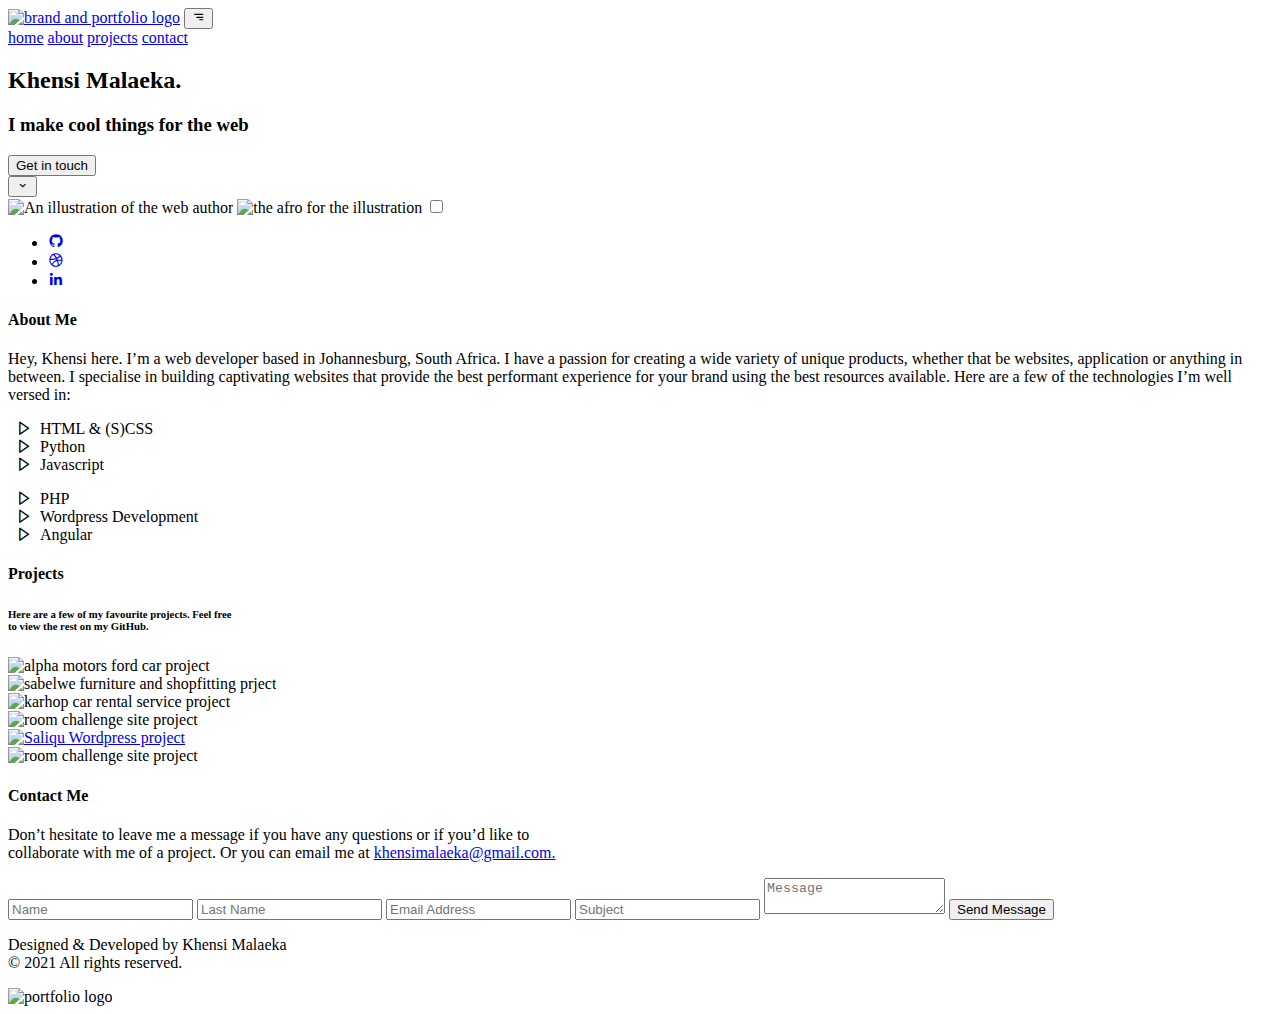
==== index.html @ 811e8799 "Added index and script file" ====
<!DOCTYPE html>
<html lang="en">
<head>
    <meta charset="UTF-8">
    <meta http-equiv="X-UA-Compatible" content="IE=edge">
    <meta name="viewport" content="width=device-width, initial-scale=1.0">
    <title>Khensi Malaeka</title>
    <!-- Portfolio Favicon -->
    <link rel="icon" type="image/png" href="images/kmalaeka-logo.png"/>

    <!-- Bootstrapp CSS and JQuery links -->
    <link rel="stylesheet" href="https://cdn.jsdelivr.net/npm/bootstrap@4.5.3/dist/css/bootstrap.min.css" integrity="sha384-TX8t27EcRE3e/ihU7zmQxVncDAy5uIKz4rEkgIXeMed4M0jlfIDPvg6uqKI2xXr2" crossorigin="anonymous">
    <script src="https://code.jquery.com/jquery-3.5.1.slim.min.js" integrity="sha384-DfXdz2htPH0lsSSs5nCTpuj/zy4C+OGpamoFVy38MVBnE+IbbVYUew+OrCXaRkfj" crossorigin="anonymous"></script>
    <script src="https://cdn.jsdelivr.net/npm/bootstrap@4.5.3/dist/js/bootstrap.bundle.min.js" integrity="sha384-ho+j7jyWK8fNQe+A12Hb8AhRq26LrZ/JpcUGGOn+Y7RsweNrtN/tE3MoK7ZeZDyx" crossorigin="anonymous"></script>

    <!-- Boxicons -->
    <link href='https://unpkg.com/boxicons@2.0.7/css/boxicons.min.css' rel='stylesheet'>

    <!-- Google Fonts -->
    <link rel="preconnect" href="https://fonts.gstatic.com">
    <link href="https://fonts.googleapis.com/css2?family=Playfair+Display:wght@500;600;700;800;900&family=Poppins:ital,wght@0,300;0,400;0,500;0,600;0,700;0,800;0,900;1,400;1,500;1,600&display=swap" rel="stylesheet">

    <!-- Main Stylesheet -->
    <link rel="stylesheet" href="scss/main.css">

    <!-- Butter Scroll SCript -->
    <script src="./butter.js"></script>

    <!-- Main Script -->
    <script src="script.js"></script>
</head>
<body>

    <!-- Navigation Bar -->
    <nav class="navbar navbar-expand-sm sticky-top">
        <a class="navbar-brand" href="#"><img src="images/kmalaeka-logo.png" alt="brand and portfolio logo"></a>
        <button class="navbar-toggler" type="button" data-toggle="collapse" data-target="#navbarNavAltMarkup" aria-controls="navbarNavAltMarkup" aria-expanded="false" aria-label="Toggle navigation">
            <i class='bx bx-menu-alt-right' ></i>
        </button>
        <div class="collapse navbar-collapse" id="navbarNavAltMarkup">
            <div id="nav" class="navbar-nav ml-auto">
                <a class="nav-item nav-link active" href="#home">home</a>
                <a class="nav-item nav-link" href="#about">about</a>
                <a class="nav-item nav-link" href="#projects">projects</a>
                <a class="nav-item nav-link" href="#contact">contact</a>
            </div>
        </div>
    </nav>

    <div class="wrapper">
        <!-- Left Side of Hero Section -->
        <a name="home" id="home"></a><div class="hero-sec">
            <div class="left">
                <h2>Khensi Malaeka.</h2>
                <h3>I make cool things for the web</h3>
                <a href="#contact"><button class="GIT-btn">Get in touch</button></a>
                <br/>
                <a href="#about"><button class="scroll-btn"><i class='bx bx-chevron-down'></i></button></a>
            </div>
            <div class="right">
                <div class="illustration">
                    <img class="illus" src="images/me-bun-illus.png" alt="An illustration of the web author">
                    <img id="afrohead" src="images/me-afrohead-illus.png" alt="the afro for the illustration">
                    <label class="switch">
                        <input id="checkbox" type="checkbox" onclick="myFunction()">
                        <span class="slider round"></span>
                    </label>
                </div> 
            </div>
        </div>
        
        <!-- Right Side of Hero Section / Illustration -->
        

        <!-- Right Sidebar Social Media Links -->
        <div class="socials-sidebar">
            <ul>
                <li><a href="https://github.com/isthatkhensi?tab=repositories" target="_blank"><i class='bx bxl-github' ></i></a></li>
                <li><a href="https://dribbble.com/isthatkhensi" target="_blank"><i class='bx bxl-dribbble'></i></a></li>
                <li><a href="https://www.linkedin.cn/in/khensani-silindane-17b535187/" target="_blank"></i><i class='bx bxl-linkedin' ></i></a></li>
            </ul>
        </div>

        <!-- About Me Section -->
        <a name="about" id="about"></a><section class="about-sec">
            <h4 class="sec-title">About Me</h4>
            <p>Hey, Khensi here. I’m a web developer based in Johannesburg, South Africa.
            I have a passion for creating a wide variety of unique products, whether that be 
            websites, application or anything in between. I specialise 
            in building captivating websites that provide the best 
            performant experience for your brand using the best 
            resources available. Here are a few of the technologies 
            I’m well versed in:</p>
            <div class="lang-list">
                <ul class='bx-ul'>
                    <li><i class='bx bx-right-arrow'></i>HTML & (S)CSS</li>
                    <li><i class='bx bx-right-arrow'></i>Python</li>
                    <li><i class='bx bx-right-arrow'></i>Javascript</li>
                </ul>
                <ul class="bx-ul">
                    <li><i class='bx bx-right-arrow'></i>PHP</li>
                    <li><i class='bx bx-right-arrow'></i>Wordpress Development</li>
                    <li><i class='bx bx-right-arrow'></i>Angular</li>
                </ul>
            </div>
        </section>

        <!-- Projects Section -->
        <a name="projects" id="projects"></a><section class="project-sec">
            <h4 class="sec-title">Projects</h4>
            <h6>Here are a few of my favourite projects. 
                Feel free <br> to view the rest on my GitHub.
            </h6>
            <div class="gallery">
                <div class="img-block">
                    <img src="images/motor-sc.png" alt="alpha motors ford car project"/>
                </div>            
                    
                <div class="img-block">
                    <img src="images/sabelwe-sc.png" alt="sabelwe furniture and shopfitting prject"/>
                </div>
                <div class="img-block">
                    <img src="images/karhop-sc.png" alt="karhop car rental service project"/>
                </div>
                <div class="img-block">
                    <img src="images/room-sc.png" alt="room challenge site project"/>
                </div>
                <div class="img-block">
                    <a href="https://github.com/isthatkhensi/Saliqu"><img src="images/saliqu-sc.png" alt="Saliqu Wordpress project"/></a>
                </div>
                <div class="img-block">
                    <img src="https://via.placeholder.com/500" alt="room challenge site project"/>
                </div>
            </div>    
        </section>

        <!-- Contact Form Section -->
        <a name="contact" id="contact"></a><section class="contact-sec">
            <h4 class="sec-title">Contact Me</h4>
            <p>Don’t hesitate to leave me a message if you have any questions or if you’d like to <br>
                collaborate with me of a project. Or you can email me at <a href="mailto:khensimalaeka@gmail.com">khensimalaeka@gmail.com.</a></p>
            <div class="form-container">
                <form action="https://formsubmit.co/khensimalaeka@gmail.com" method="POST">
                    <input type="hidden" name="_template" value="table">
                    <input type="hidden" name="_captcha" value="false">
                    <input type="text" name="_honey" style="display:none">
                    <input type="hidden" name="_next" value="thanks.html">
                    <input type="hidden" name="_subject" value="New submission for Portfolio Site!">
                    <input type="text" id="name" name="name" placeholder="Name">
                    <input type="text" id="lname" name="lname" placeholder="Last Name">
                    <input type="email" id="email" name="email" placeholder="Email Address">
                    <input type="text" id="subject" name="subject" placeholder="Subject">
                    <textarea name="message" id="message" placeholder="Message"></textarea>
                    <button type="submit">Send Message</button>
               </form>
            </div>
        </section>
        <footer>
            <p>Designed & Developed by Khensi Malaeka <br> © 2021  All rights reserved.</p>
            <img src="images/kmalaeka-logo.png" alt="portfolio logo">
        </footer>
    </div>
</body>
</html>
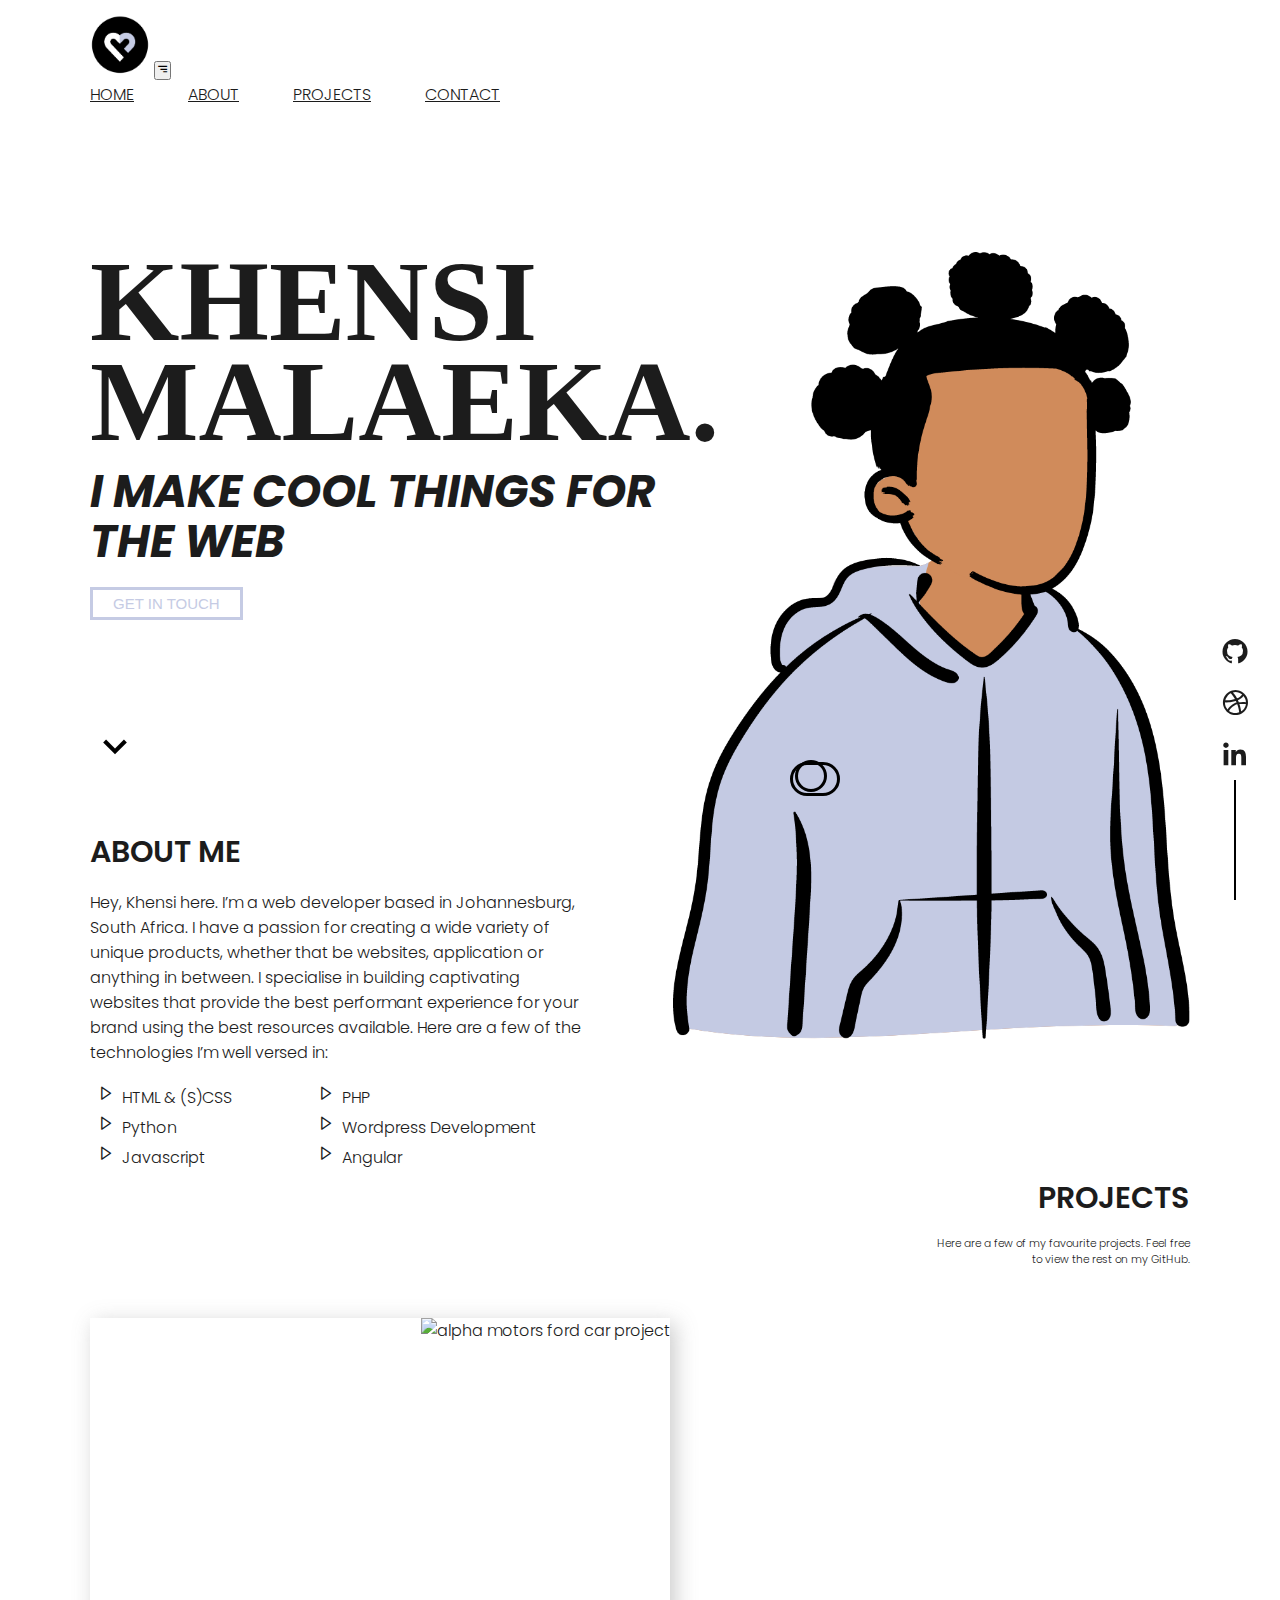
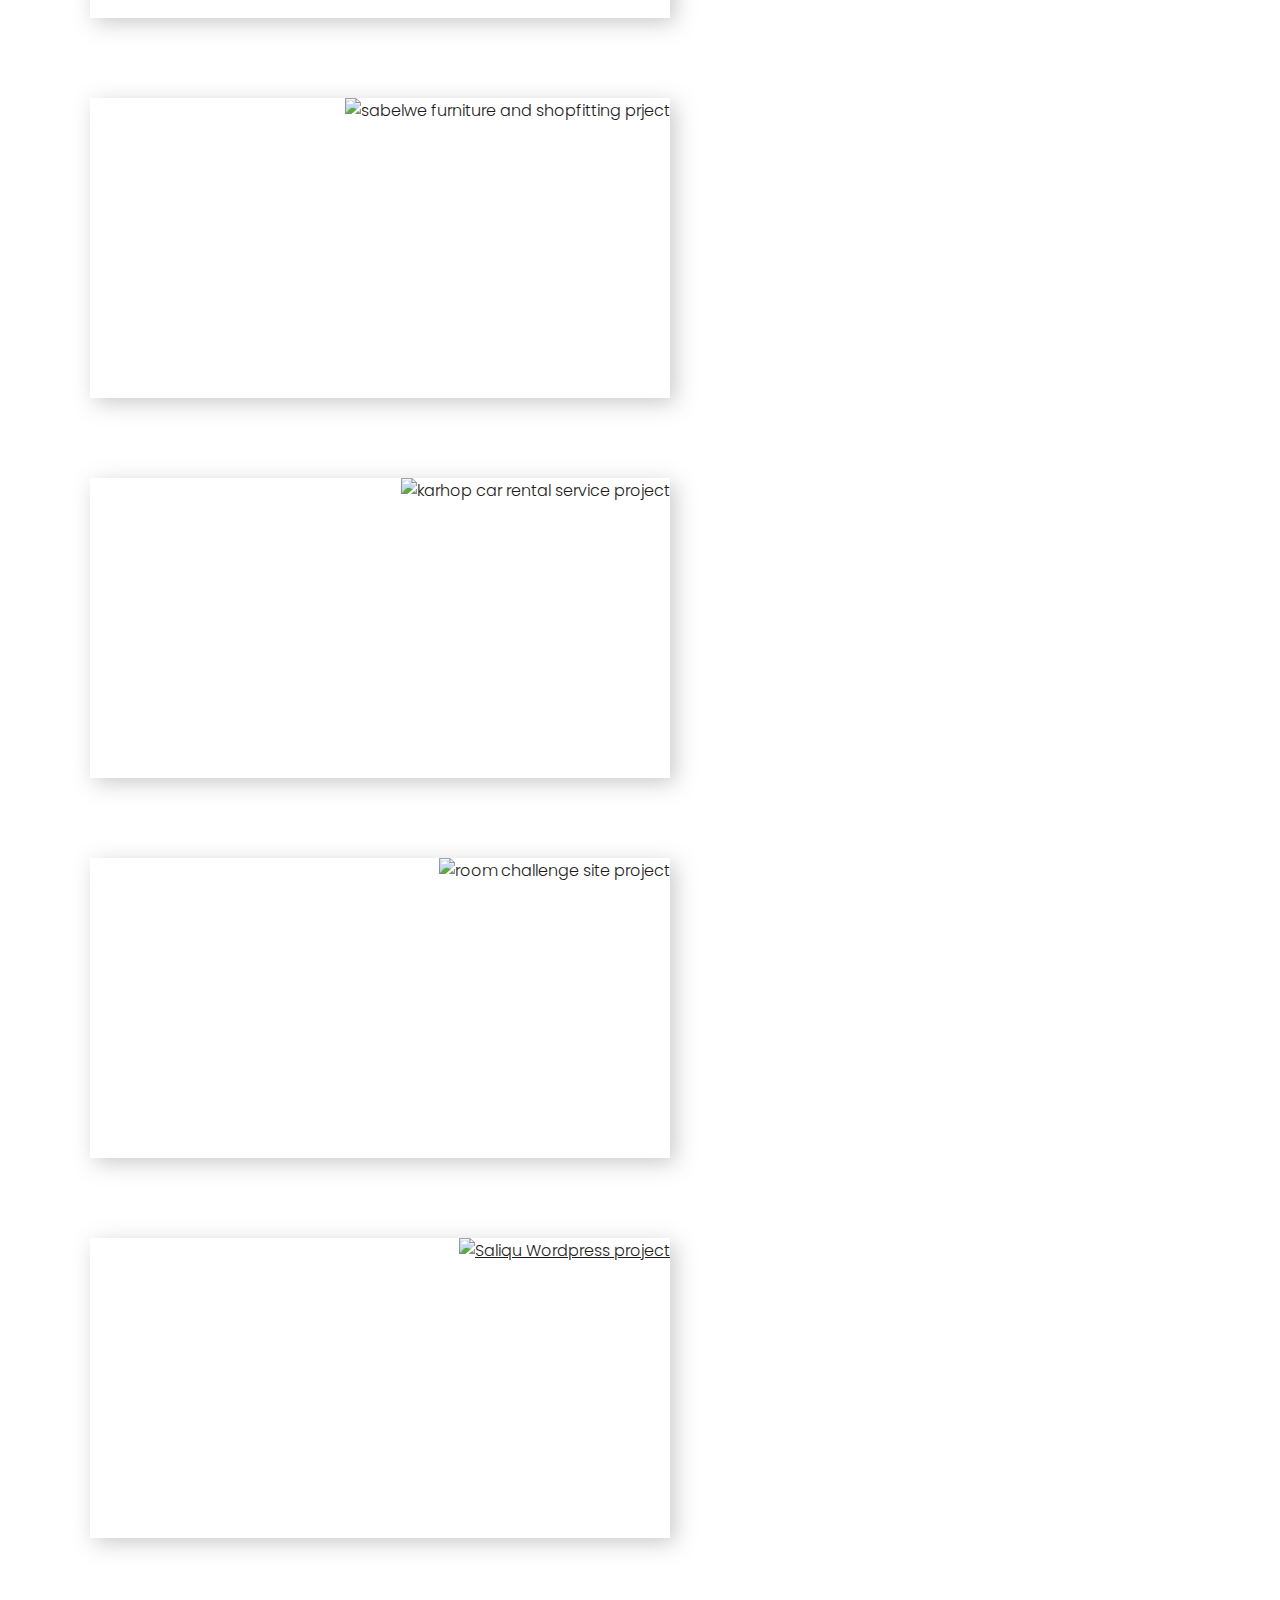
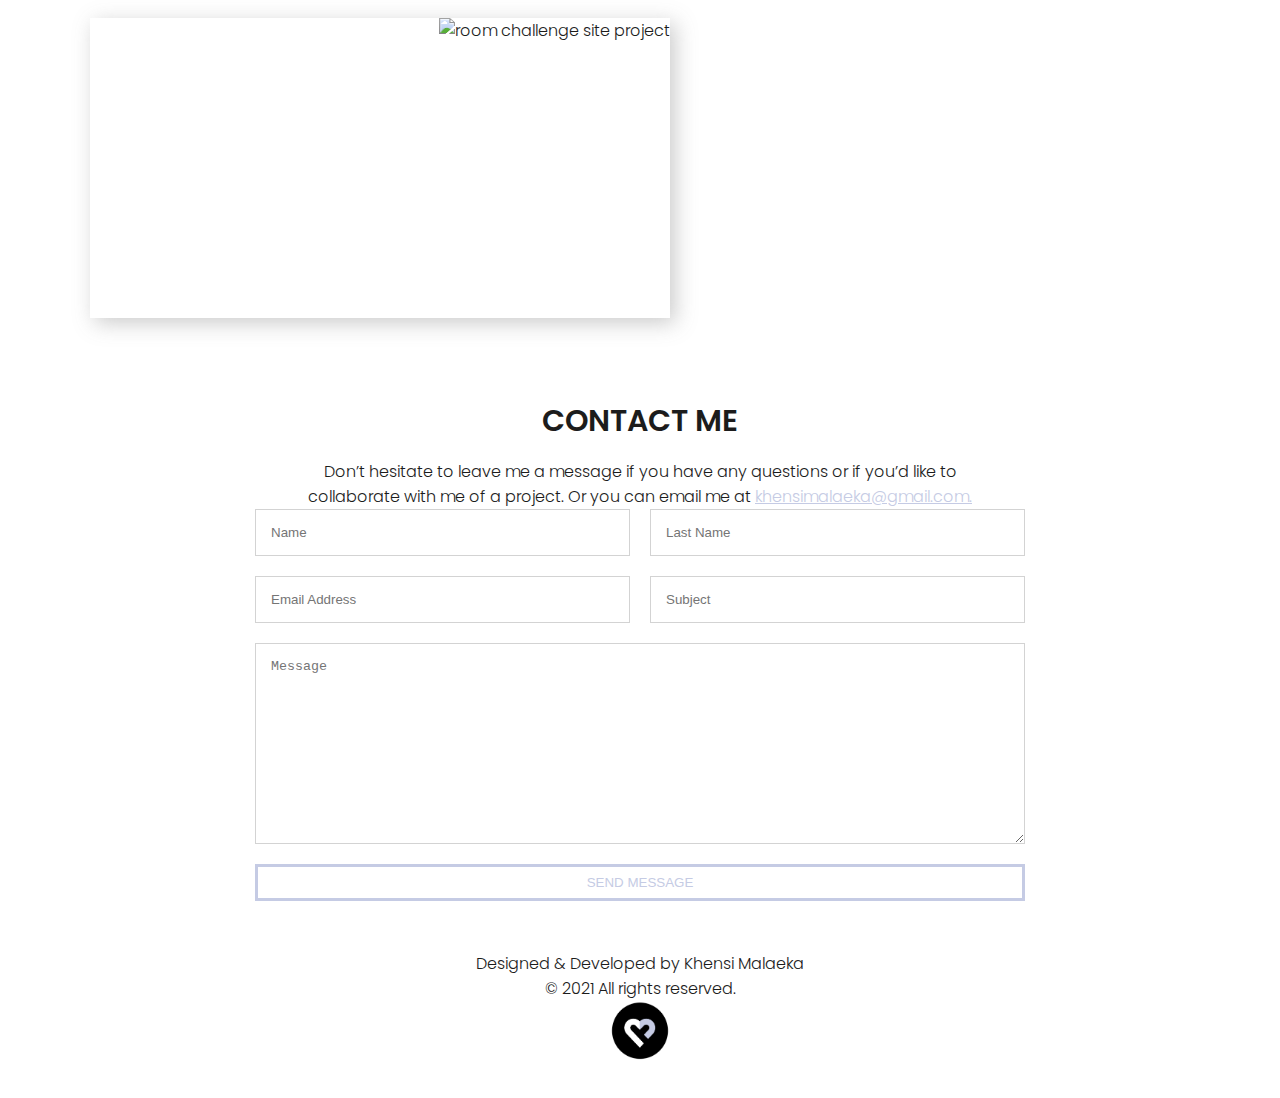
==== commit 541428f6: "Added question mark to favicon to fix error" ====
--- a/index.html
+++ b/index.html
@@ -6,7 +6,7 @@
     <meta name="viewport" content="width=device-width, initial-scale=1.0">
     <title>Khensi Malaeka</title>
     <!-- Portfolio Favicon -->
-    <link rel="icon" type="image/png" href="images/kmalaeka-logo.png"/>
+    <link rel="icon" type="image/png" href="images/kmalaeka-logo.png?"/>
 
     <!-- Bootstrapp CSS and JQuery links -->
     <link rel="stylesheet" href="https://cdn.jsdelivr.net/npm/bootstrap@4.5.3/dist/css/bootstrap.min.css" integrity="sha384-TX8t27EcRE3e/ihU7zmQxVncDAy5uIKz4rEkgIXeMed4M0jlfIDPvg6uqKI2xXr2" crossorigin="anonymous">
@@ -161,4 +161,4 @@
         </footer>
     </div>
 </body>
-</html>+</html>
--- a/scss/main.css
+++ b/scss/main.css
@@ -0,0 +1,571 @@
+/* assigning or setting variables */
+* {
+  padding: 0;
+  margin: 0;
+  -webkit-box-sizing: border-box;
+          box-sizing: border-box;
+}
+
+body {
+  color: #1c1c1c;
+  font-family: "Poppins", sans-serif;
+  font-weight: 300;
+}
+
+a {
+  color: #1c1c1c;
+}
+
+a:hover {
+  color: #C5CBE4;
+}
+
+.wrapper {
+  margin: 0 90px;
+}
+
+.navbar {
+  padding: 15px 90px;
+  background-color: white;
+  z-index: 1000;
+}
+
+.navbar a img {
+  width: 60px;
+  padding: 0;
+  margin: 0;
+}
+
+.navbar .navbar-nav .nav-item {
+  padding: 0;
+  text-transform: uppercase;
+  margin-right: 50px;
+}
+
+.navbar .navbar-nav .nav-item:nth-child(4) {
+  margin-right: 0;
+}
+
+.hero-sec {
+  display: -webkit-box;
+  display: -ms-flexbox;
+  display: flex;
+}
+
+.hero-sec .left {
+  width: 53%;
+  margin-top: 130px;
+}
+
+.hero-sec .left button {
+  outline: none;
+}
+
+.hero-sec .left h2 {
+  font-family: Didot, serif;
+  font-size: 115px;
+  font-weight: 600;
+  text-transform: uppercase;
+  line-height: 100px;
+}
+
+.hero-sec .left h3 {
+  width: 100%;
+  padding-top: 15px;
+  font-size: 45px;
+  text-transform: uppercase;
+  line-height: 50px;
+  font-style: italic;
+}
+
+.hero-sec .left .GIT-btn {
+  margin-top: 20px;
+  text-transform: uppercase;
+  border: 3px solid #C5CBE4;
+  background-color: transparent;
+  font-size: 15px;
+  padding: 5px 20px;
+  color: #C5CBE4;
+  cursor: pointer;
+}
+
+.hero-sec .left .GIT-btn:hover {
+  background-color: #C5CBE4;
+  color: white;
+}
+
+.hero-sec .left .scroll-btn {
+  border: none;
+  background-color: transparent;
+  padding: 0;
+  font-size: 50px;
+  margin-top: 100px;
+}
+
+.hero-sec .left .scroll-btn:hover {
+  color: #C5CBE4;
+}
+
+.hero-sec .left .scroll-btn a {
+  cursor: pointer;
+}
+
+.hero-sec .right {
+  width: 40%;
+  margin-top: 130px;
+}
+
+.hero-sec .right .illustration {
+  margin-right: 90px;
+  position: absolute;
+  height: 100%;
+}
+
+.hero-sec .right .illustration img {
+  width: 100%;
+  float: right;
+}
+
+.hero-sec .right .illustration #afrohead {
+  opacity: 0;
+  position: relative;
+  top: -1000px;
+  left: 45px;
+  z-index: -1;
+  -webkit-transition: opacity 0.25s ease-out;
+  transition: opacity 0.25s ease-out;
+}
+
+.slider.round {
+  border-radius: 34px;
+}
+
+.slider.round:before {
+  border-radius: 50%;
+}
+
+.switch {
+  position: absolute;
+  top: 510px;
+  right: 350px;
+  width: 50px;
+  height: 34px;
+}
+
+.switch input {
+  opacity: 0;
+  width: 0;
+  height: 0;
+}
+
+.slider {
+  position: absolute;
+  cursor: pointer;
+  top: 0;
+  left: 0;
+  right: 0;
+  bottom: 0;
+  background-color: transparent;
+  border: 3px solid black;
+  -webkit-transition: .4s;
+  transition: .4s;
+}
+
+.slider:before {
+  position: absolute;
+  content: "";
+  height: 26px;
+  width: 26px;
+  left: 2px;
+  bottom: 1px;
+  border: 3px solid black;
+  background-color: transparent;
+  -webkit-transition: .4s;
+  transition: .4s;
+}
+
+input:checked + .slider {
+  background-color: black;
+}
+
+input:checked + .slider:before {
+  -webkit-transform: translateX(26px);
+  transform: translateX(17px);
+  border: 3px solid black;
+  background-color: #C5CBE4;
+}
+
+.socials-sidebar {
+  position: fixed;
+  right: 0;
+  bottom: 0;
+  text-align: center;
+  margin: 0px 30px;
+  font-size: 30px;
+}
+
+.socials-sidebar li {
+  list-style-type: none;
+  padding-bottom: 5px;
+}
+
+.socials-sidebar li:nth-child(3) {
+  padding-bottom: 0px;
+}
+
+.socials-sidebar li:hover {
+  -webkit-transform: translateY(-5px);
+          transform: translateY(-5px);
+  -webkit-transition: .1s;
+  transition: .1s;
+}
+
+.socials-sidebar::after {
+  content: "";
+  margin: auto !important;
+  display: block;
+  height: 120px;
+  width: 2px;
+  background-color: black;
+  position: relative;
+}
+
+.sec-title {
+  font-size: 30px;
+  font-weight: 600;
+  text-transform: uppercase;
+  padding-bottom: 15px;
+}
+
+.about-sec {
+  padding-top: 50px;
+  width: 45%;
+  background-image: url(images/about-bg.png);
+}
+
+.about-sec p {
+  font-weight: 300;
+  line-height: 25px;
+}
+
+.about-sec .lang-list {
+  padding-top: 20px;
+  width: 90%;
+  display: -webkit-box;
+  display: -ms-flexbox;
+  display: flex;
+  -webkit-box-pack: justify;
+      -ms-flex-pack: justify;
+          justify-content: space-between;
+}
+
+.about-sec .lang-list li {
+  padding-bottom: 5px;
+}
+
+.project-sec {
+  width: 100%;
+  text-align: right;
+}
+
+.project-sec h6 {
+  font-weight: 300;
+}
+
+.project-sec .gallery {
+  padding-top: 50px;
+  display: -webkit-box;
+  display: -ms-flexbox;
+  display: flex;
+  -ms-flex-wrap: wrap;
+      flex-wrap: wrap;
+  -webkit-box-pack: justify;
+      -ms-flex-pack: justify;
+          justify-content: space-between;
+}
+
+.project-sec .gallery .img-block {
+  width: 580px;
+  height: 300px;
+  overflow-y: hidden;
+  -webkit-box-shadow: 5px 5px 20px #64646456;
+          box-shadow: 5px 5px 20px #64646456;
+  margin-bottom: 80px;
+  cursor: pointer;
+}
+
+.project-sec .gallery .img-block img {
+  width: 100%;
+  -o-object-fit: fill;
+     object-fit: fill;
+  -o-object-position: center center;
+     object-position: center center;
+}
+
+.contact-sec {
+  text-align: center;
+}
+
+.contact-sec a {
+  text-decoration: underline;
+  color: #C5CBE4;
+}
+
+.contact-sec a:hover {
+  color: lightgrey;
+}
+
+.contact-sec form {
+  width: 70%;
+  margin: 0 auto;
+  display: -ms-grid;
+  display: grid;
+  -ms-grid-columns: 1fr 1fr;
+      grid-template-columns: 1fr 1fr;
+  -ms-grid-rows: 1fr 1fr 3fr .5fr;
+      grid-template-rows: 1fr 1fr 3fr .5fr;
+  grid-column-gap: 20px;
+      grid-template-areas: "name lname" "email subject" "message message" "button button";
+}
+
+.contact-sec form input {
+  outline: none;
+  width: 100%;
+  margin-bottom: 20px;
+  border-radius: none;
+  border: 1px solid lightgrey;
+  padding: 15px;
+}
+
+.contact-sec form input #name {
+  -ms-grid-row: 1;
+  -ms-grid-column: 1;
+  grid-area: name;
+}
+
+.contact-sec form input #lname {
+  -ms-grid-row: 1;
+  -ms-grid-column: 2;
+  grid-area: lname;
+}
+
+.contact-sec form input #email {
+  -ms-grid-row: 2;
+  -ms-grid-column: 1;
+  grid-area: email;
+}
+
+.contact-sec form input #subject {
+  -ms-grid-row: 2;
+  -ms-grid-column: 2;
+  grid-area: subject;
+}
+
+.contact-sec form textarea {
+  -ms-grid-row: 3;
+  -ms-grid-column: 1;
+  -ms-grid-column-span: 2;
+  grid-area: message;
+  width: 100%;
+  border-radius: none;
+  border: 1px solid lightgrey;
+  padding: 15px;
+  outline: none;
+}
+
+.contact-sec form button {
+  margin-top: 20px;
+  padding: 8px;
+  -ms-grid-row: 4;
+  -ms-grid-column: 1;
+  -ms-grid-column-span: 2;
+  grid-area: button;
+  background-color: transparent;
+  border: 3px solid #C5CBE4;
+  color: #C5CBE4;
+  text-transform: uppercase;
+}
+
+.contact-sec form button:hover {
+  background-color: #C5CBE4;
+  color: white;
+}
+
+footer {
+  text-align: center;
+  padding: 50px 0px 30px 0px;
+}
+
+footer img {
+  width: 60px;
+}
+
+@media (max-width: 920px) {
+  .hero-sec {
+    display: block;
+    text-align: center;
+  }
+  .hero-sec .left {
+    width: 100%;
+  }
+  .hero-sec .left h2 {
+    font-size: 90px;
+    line-height: 80px;
+  }
+  .hero-sec .left h3 {
+    font-size: 35px;
+    line-height: 35px;
+    width: 100%;
+  }
+  .hero-sec .left .scroll-btn {
+    margin-top: 180px;
+  }
+  .hero-sec .right {
+    width: 40%;
+  }
+  .hero-sec .right .illustration {
+    margin-right: 60px;
+  }
+  .hero-sec .right .illustration img {
+    width: 50%;
+    margin-right: 40px;
+    margin-top: 80px;
+  }
+  .hero-sec .right .illustration #afrohead {
+    left: 25px;
+    top: -730px;
+  }
+  .switch {
+    position: absolute;
+    top: 430px;
+    right: 250px;
+    width: 35px;
+    height: 24px;
+  }
+  .slider:before {
+    position: absolute;
+    content: "";
+    height: 16px;
+    width: 16px;
+  }
+  input:checked + .slider:before {
+    -webkit-transform: translateX(11px);
+            transform: translateX(11px);
+    border: 1px solid black;
+    background-color: #C5CBE4;
+  }
+  .about-sec {
+    width: 50%;
+  }
+  .about-sec .lang-list {
+    display: block;
+  }
+  .project-sec {
+    padding-top: 100px;
+    text-align: center;
+  }
+  .project-sec .sec-title {
+    width: 100%;
+    float: left;
+  }
+  .project-sec .gallery {
+    float: right;
+    margin: 0;
+    -webkit-box-pack: space-evenly;
+        -ms-flex-pack: space-evenly;
+            justify-content: space-evenly;
+  }
+  .contact-sec form {
+    width: 90%;
+  }
+}
+
+@media (max-width: 500px) {
+  .wrapper {
+    margin: 0 60px;
+  }
+  .navbar {
+    padding: 15px 40px;
+  }
+  .navbar .navbar-toggler {
+    padding: 0px;
+    font-size: 30px;
+  }
+  .navbar .navbar-collapse {
+    text-align: right;
+  }
+  .navbar .navbar-collapse .nav-link {
+    margin-right: 0px;
+  }
+  .hero-sec .left {
+    margin-top: 90px;
+    text-align: center;
+  }
+  .hero-sec .left h2 {
+    font-size: 60px;
+    line-height: 60px;
+  }
+  .hero-sec .left h3 {
+    font-size: 25px;
+    line-height: 25px;
+  }
+  .hero-sec .left .scroll-btn {
+    opacity: 0;
+  }
+  .hero-sec .right {
+    margin-top: 0px;
+  }
+  .hero-sec .right img {
+    position: absolute;
+    right: 60px;
+    top: -280px;
+  }
+  .hero-sec .right .illustration #afrohead {
+    left: -50px;
+    top: -315px;
+  }
+  .switch {
+    position: absolute;
+    top: -40px;
+    right: 300px;
+    width: 35px;
+    height: 24px;
+  }
+  .slider:before {
+    position: absolute;
+    content: "";
+    height: 16px;
+    width: 16px;
+  }
+  input:checked + .slider:before {
+    -webkit-transform: translateX(11px);
+            transform: translateX(11px);
+    border: 1px solid black;
+    background-color: white;
+  }
+  .about-sec {
+    text-align: center;
+    width: 100%;
+    padding-top: 100px;
+  }
+  .about-sec .lang-list {
+    text-align: left;
+  }
+  .project-sec {
+    width: 100%;
+  }
+  .project-sec .gallery {
+    width: 100%;
+  }
+  .project-sec .gallery .img-block {
+    height: 200px;
+    margin-bottom: 50px;
+  }
+  .contact-sec form {
+    width: 100%;
+  }
+  .socials-sidebar {
+    right: -20px;
+  }
+}
+/*# sourceMappingURL=main.css.map */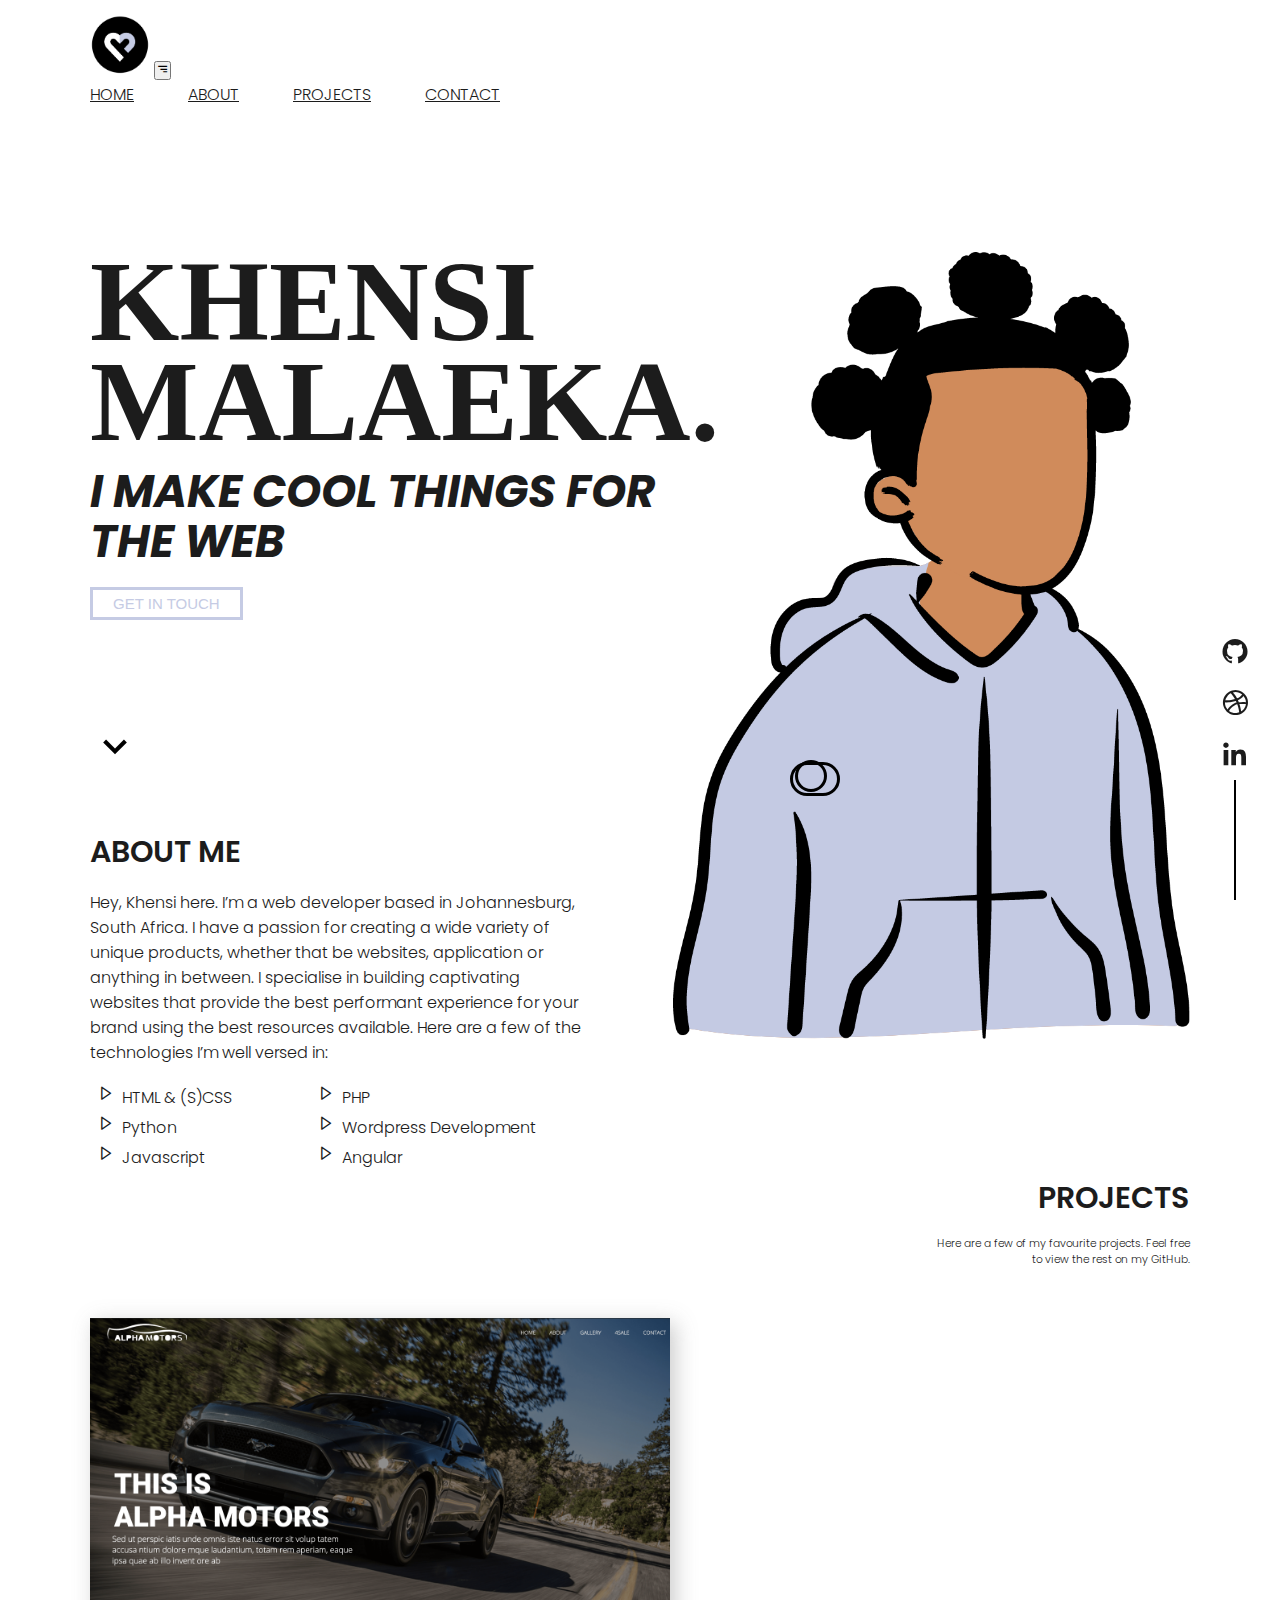
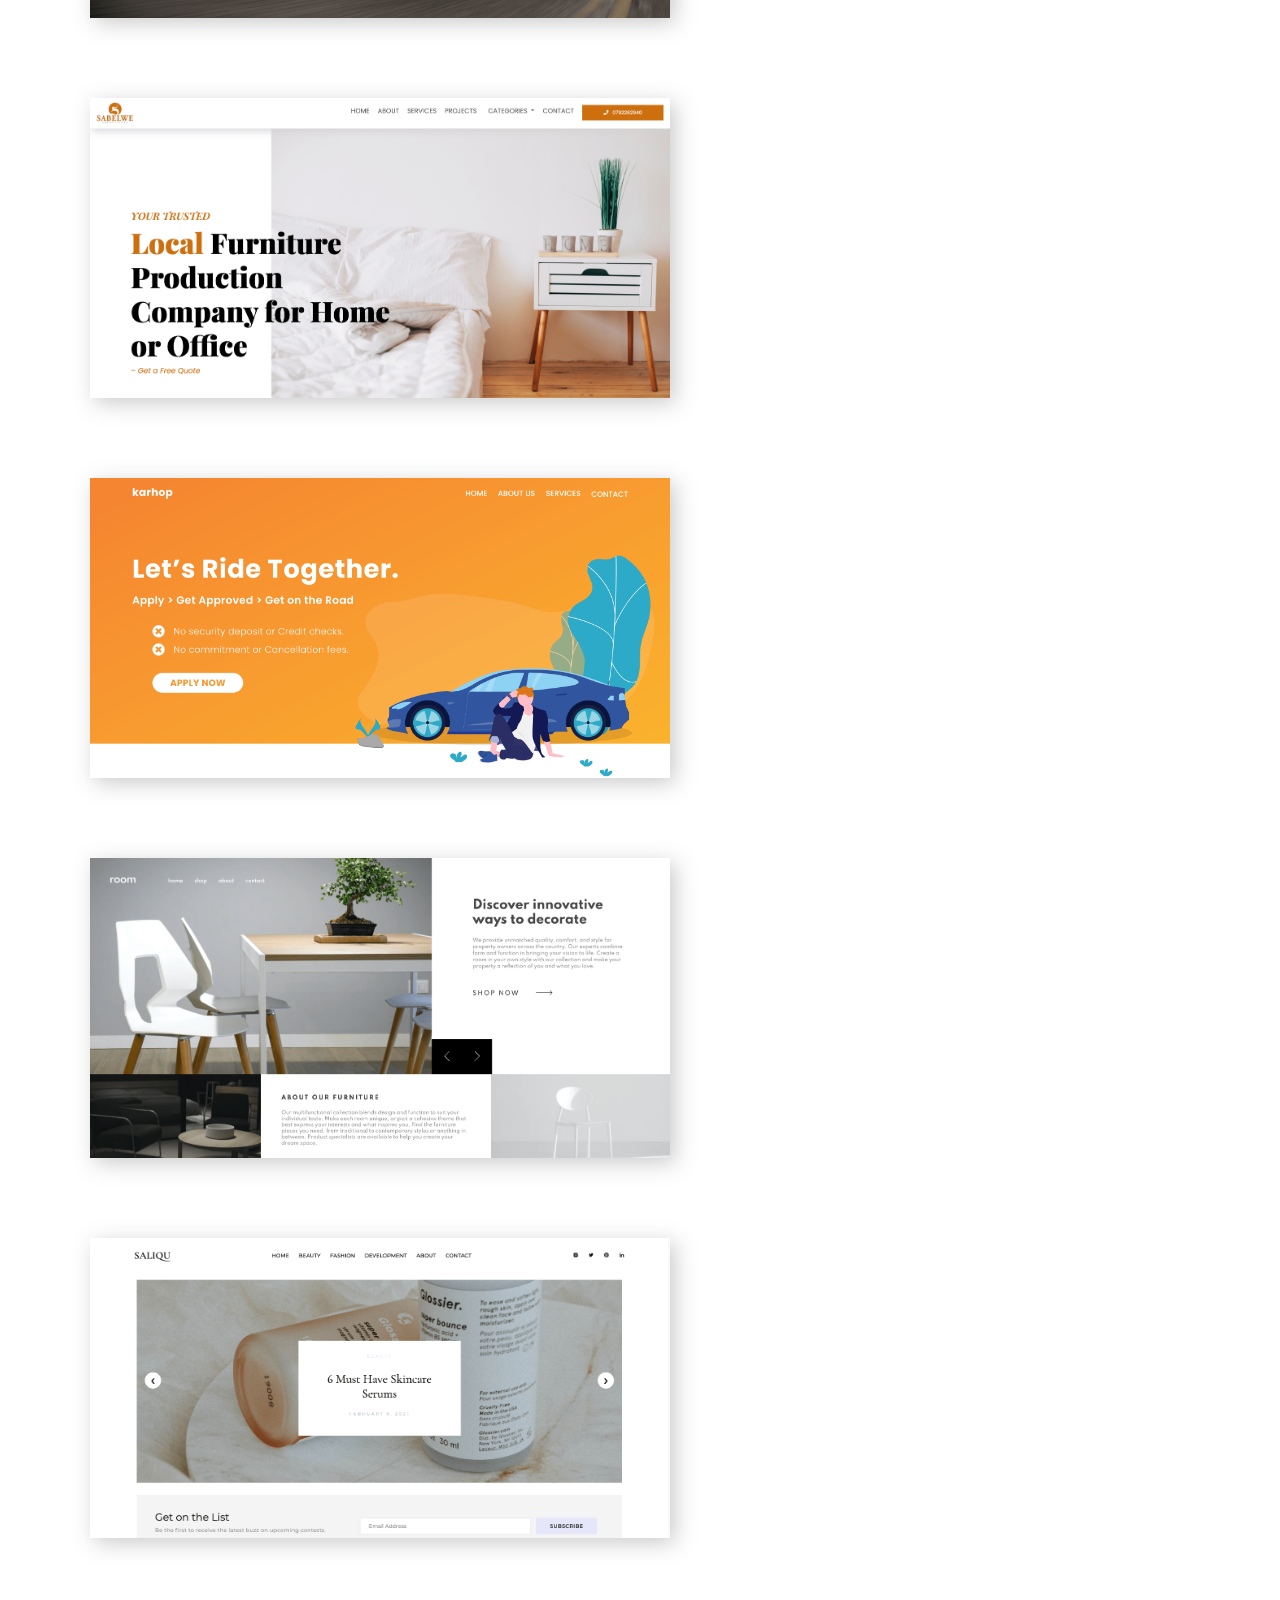
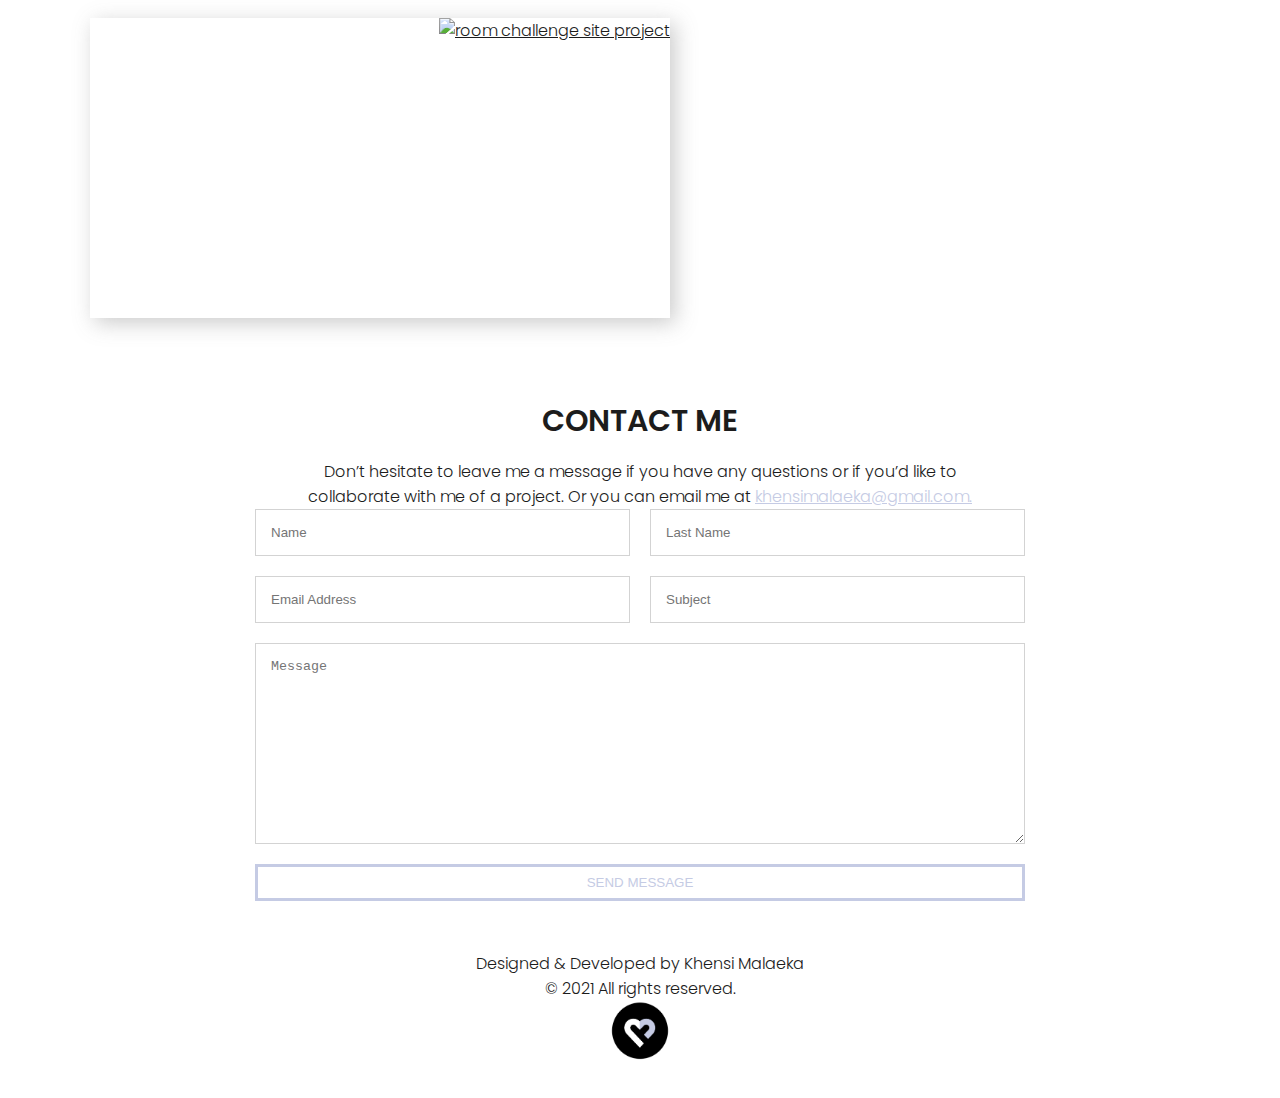
==== commit 7b2e1718: "Changed project screenshot names" ====
--- a/index.html
+++ b/index.html
@@ -113,23 +113,23 @@
             </h6>
             <div class="gallery">
                 <div class="img-block">
-                    <img src="images/motor-sc.png" alt="alpha motors ford car project"/>
+                    <img src="images/motor-sc-min.png" alt="alpha motors ford car project"/>
                 </div>            
                     
                 <div class="img-block">
-                    <img src="images/sabelwe-sc.png" alt="sabelwe furniture and shopfitting prject"/>
+                    <a href="https://github.com/isthatkhensi/sabelwe"><img src="images/sabelwe-sc-min.png" alt="sabelwe furniture and shopfitting project"/></a>
                 </div>
                 <div class="img-block">
-                    <img src="images/karhop-sc.png" alt="karhop car rental service project"/>
+                    <a href="https://github.com/isthatkhensi/karhop"><img src="images/karhop-sc-min.png" alt="karhop car rental service project"/></a>
                 </div>
                 <div class="img-block">
-                    <img src="images/room-sc.png" alt="room challenge site project"/>
+                    <a href="https://github.com/isthatkhensi/room-web-challenge"><img src="images/room-sc-min.png" alt="room challenge site project"/></a>
                 </div>
                 <div class="img-block">
-                    <a href="https://github.com/isthatkhensi/Saliqu"><img src="images/saliqu-sc.png" alt="Saliqu Wordpress project"/></a>
+                    <a href="https://github.com/isthatkhensi/Saliqu"><img src="images/saliqu-sc-min.png" alt="Saliqu Wordpress project"/></a>
                 </div>
                 <div class="img-block">
-                    <img src="https://via.placeholder.com/500" alt="room challenge site project"/>
+                    <a href="https://github.com/isthatkhensi/Saliqu"><img src="https://via.placeholder.com/500" alt="room challenge site project"/></a>
                 </div>
             </div>    
         </section>
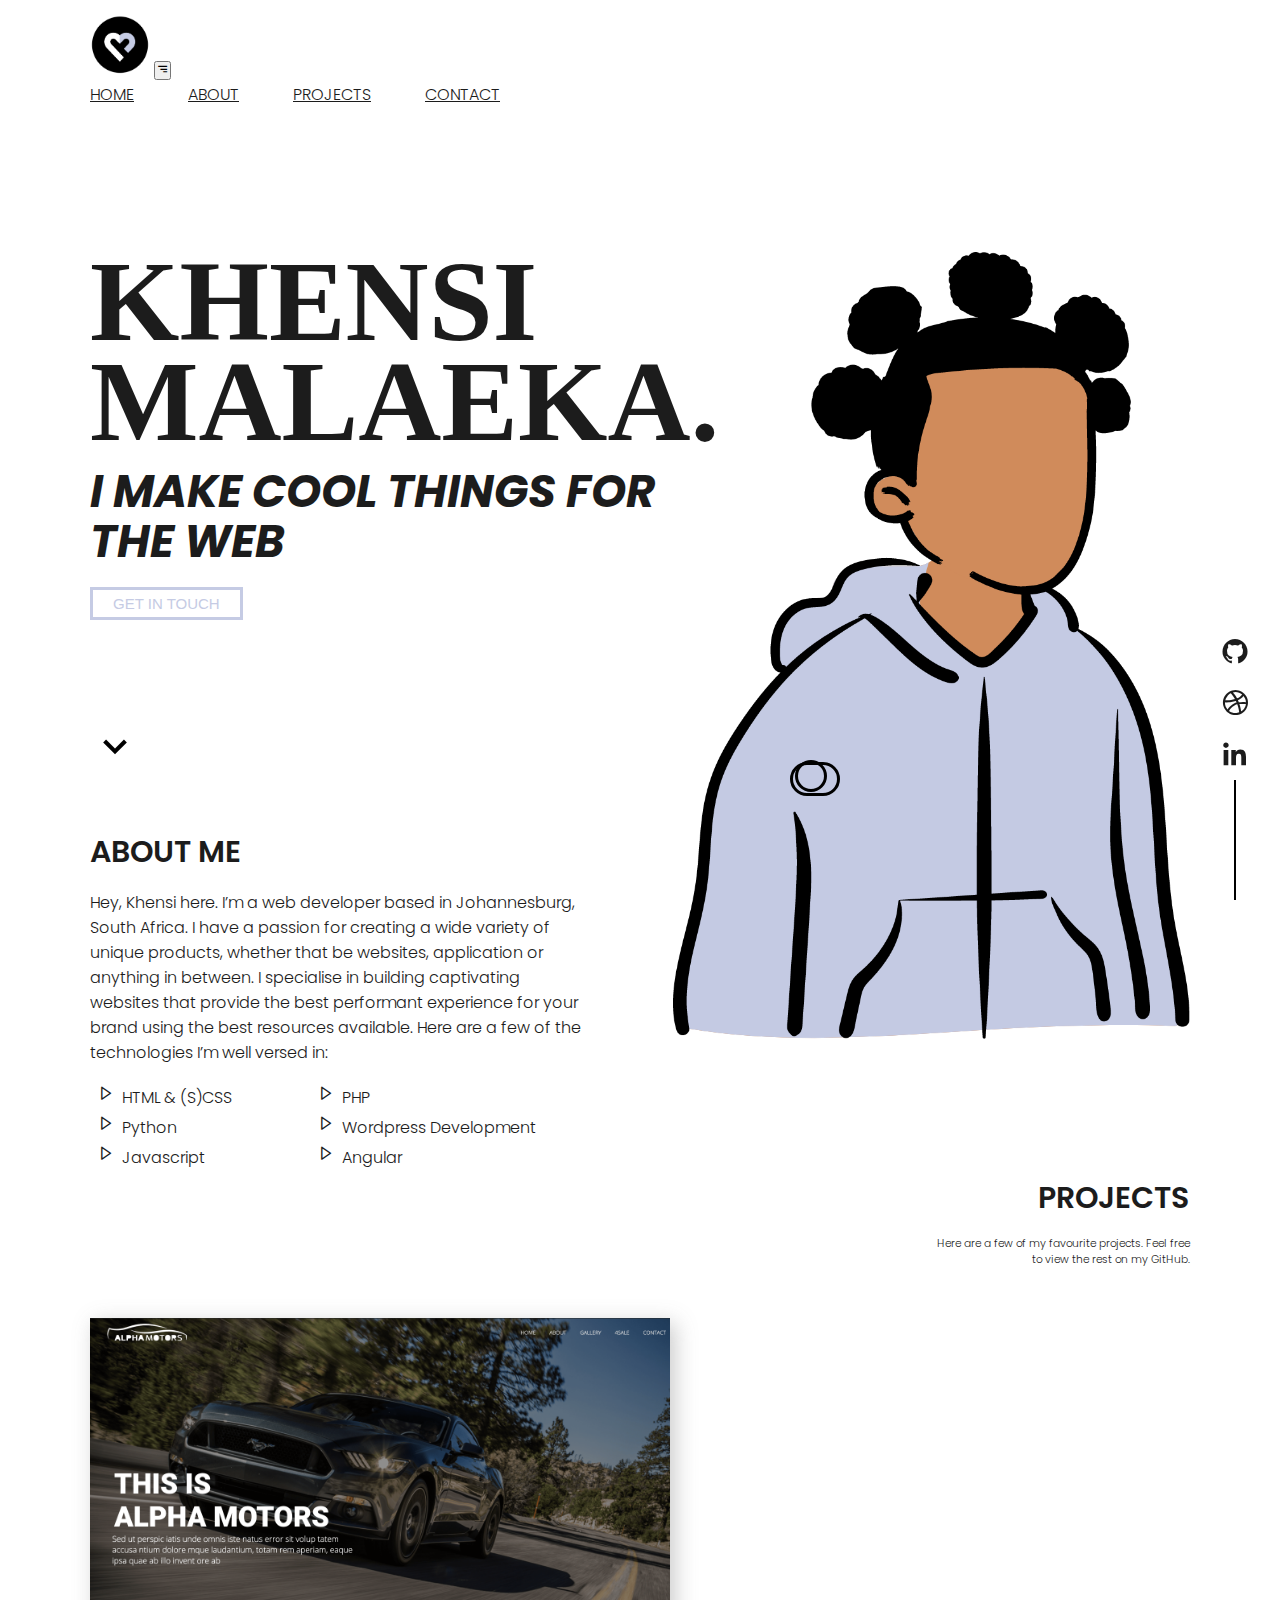
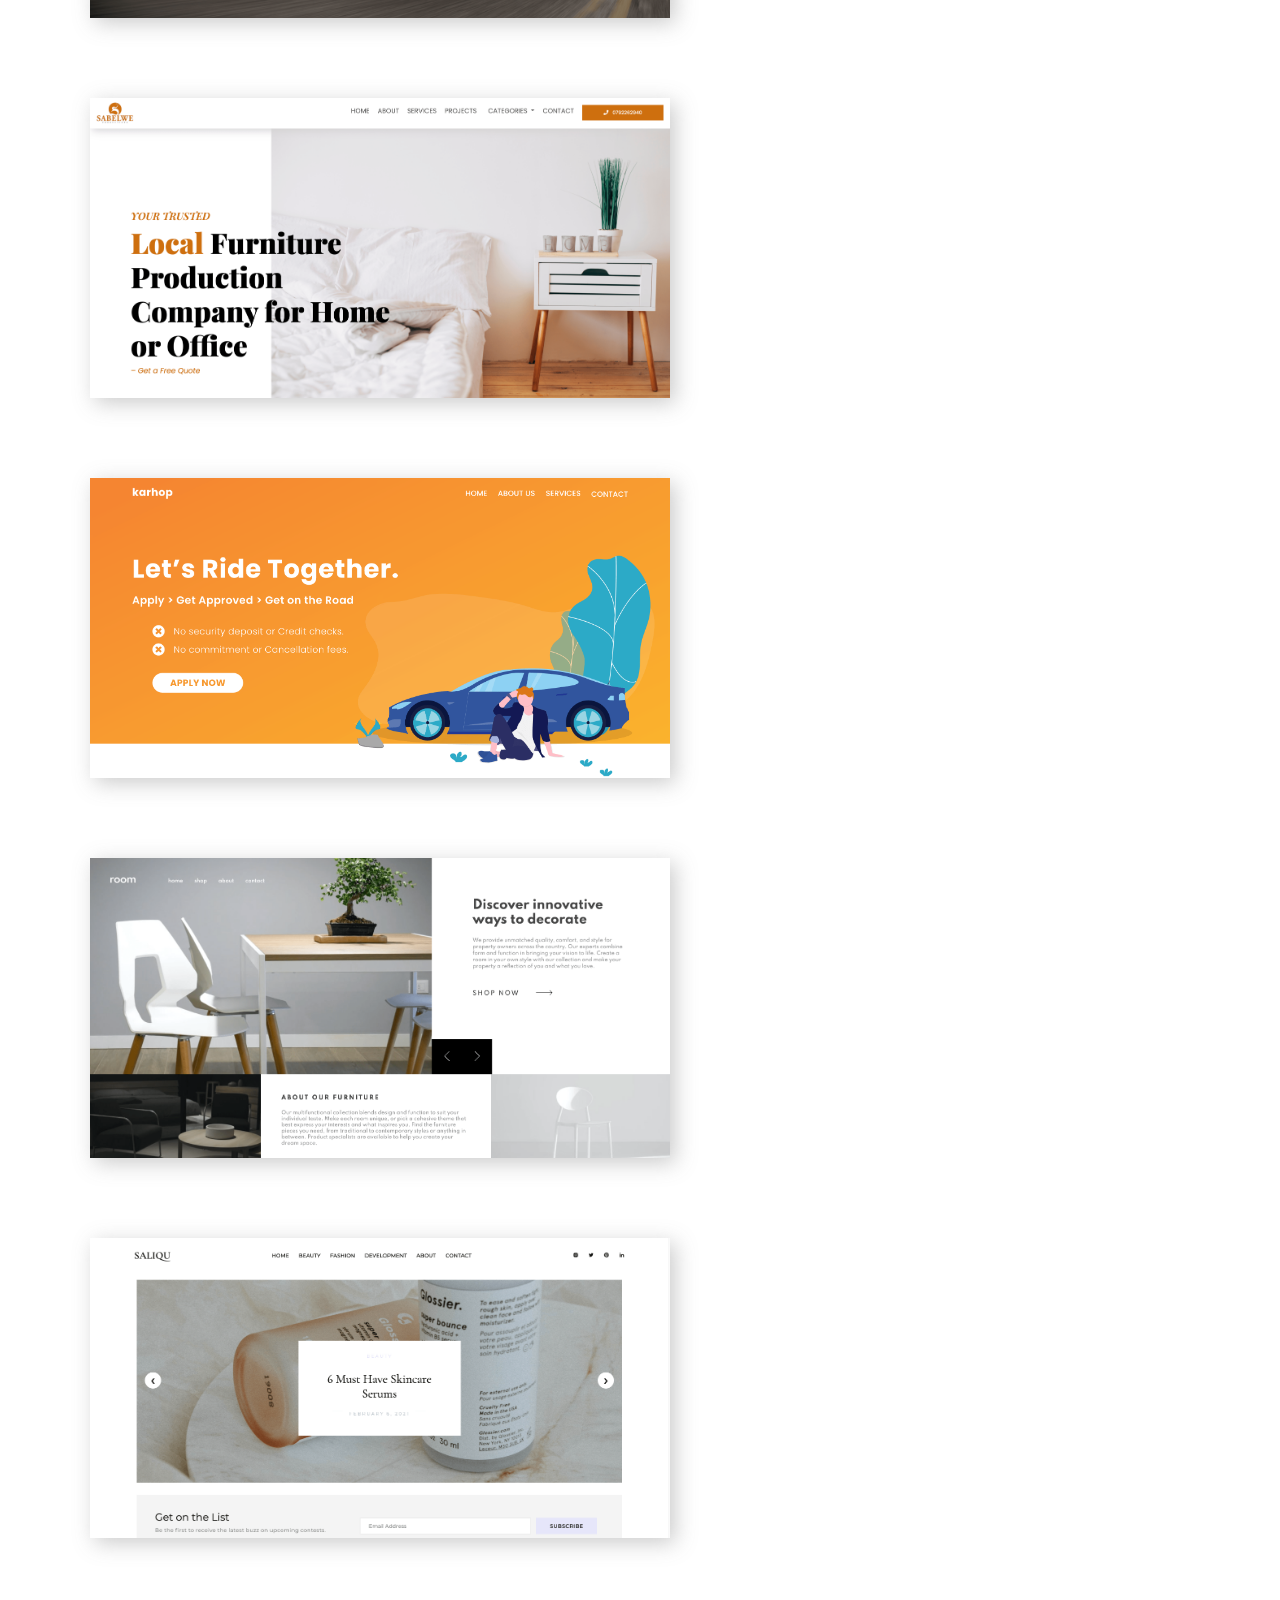
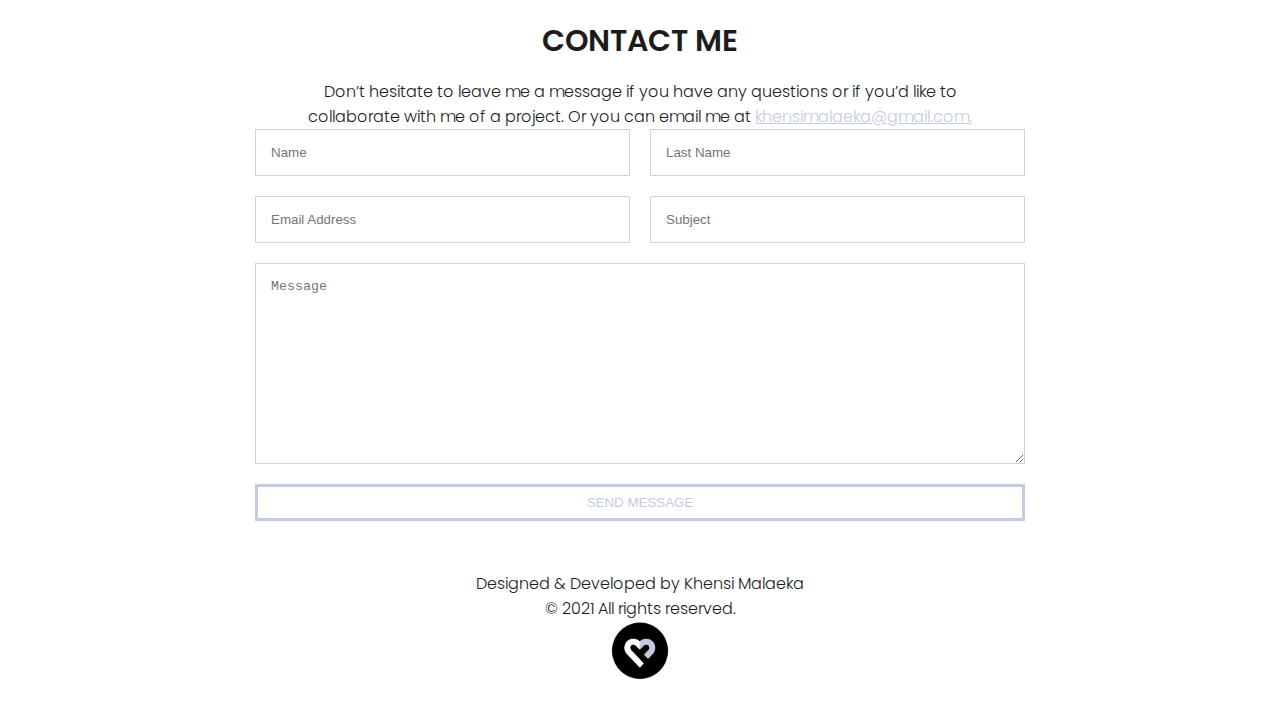
==== commit 418e20ca: "removed last block image" ====
--- a/index.html
+++ b/index.html
@@ -22,9 +22,6 @@
 
     <!-- Main Stylesheet -->
     <link rel="stylesheet" href="scss/main.css">
-
-    <!-- Butter Scroll SCript -->
-    <script src="./butter.js"></script>
 
     <!-- Main Script -->
     <script src="script.js"></script>
@@ -128,9 +125,6 @@
                 <div class="img-block">
                     <a href="https://github.com/isthatkhensi/Saliqu"><img src="images/saliqu-sc-min.png" alt="Saliqu Wordpress project"/></a>
                 </div>
-                <div class="img-block">
-                    <a href="https://github.com/isthatkhensi/Saliqu"><img src="https://via.placeholder.com/500" alt="room challenge site project"/></a>
-                </div>
             </div>    
         </section>
 
--- a/scss/main.css
+++ b/scss/main.css
@@ -400,6 +400,33 @@
   width: 60px;
 }
 
+.thank-you {
+  text-align: center;
+  margin-top: 150px;
+}
+
+.thank-you .check-icon {
+  font-size: 90px;
+  color: #C5CBE4;
+}
+
+.thank-you h1 {
+  font-size: 80px;
+  padding-top: 15px;
+}
+
+.thank-you p {
+  font-size: 20px;
+}
+
+.thank-you button {
+  background-color: transparent;
+  border: none;
+  color: #C5CBE4;
+  text-decoration: underline;
+  margin-top: 300px;
+}
+
 @media (max-width: 920px) {
   .hero-sec {
     display: block;
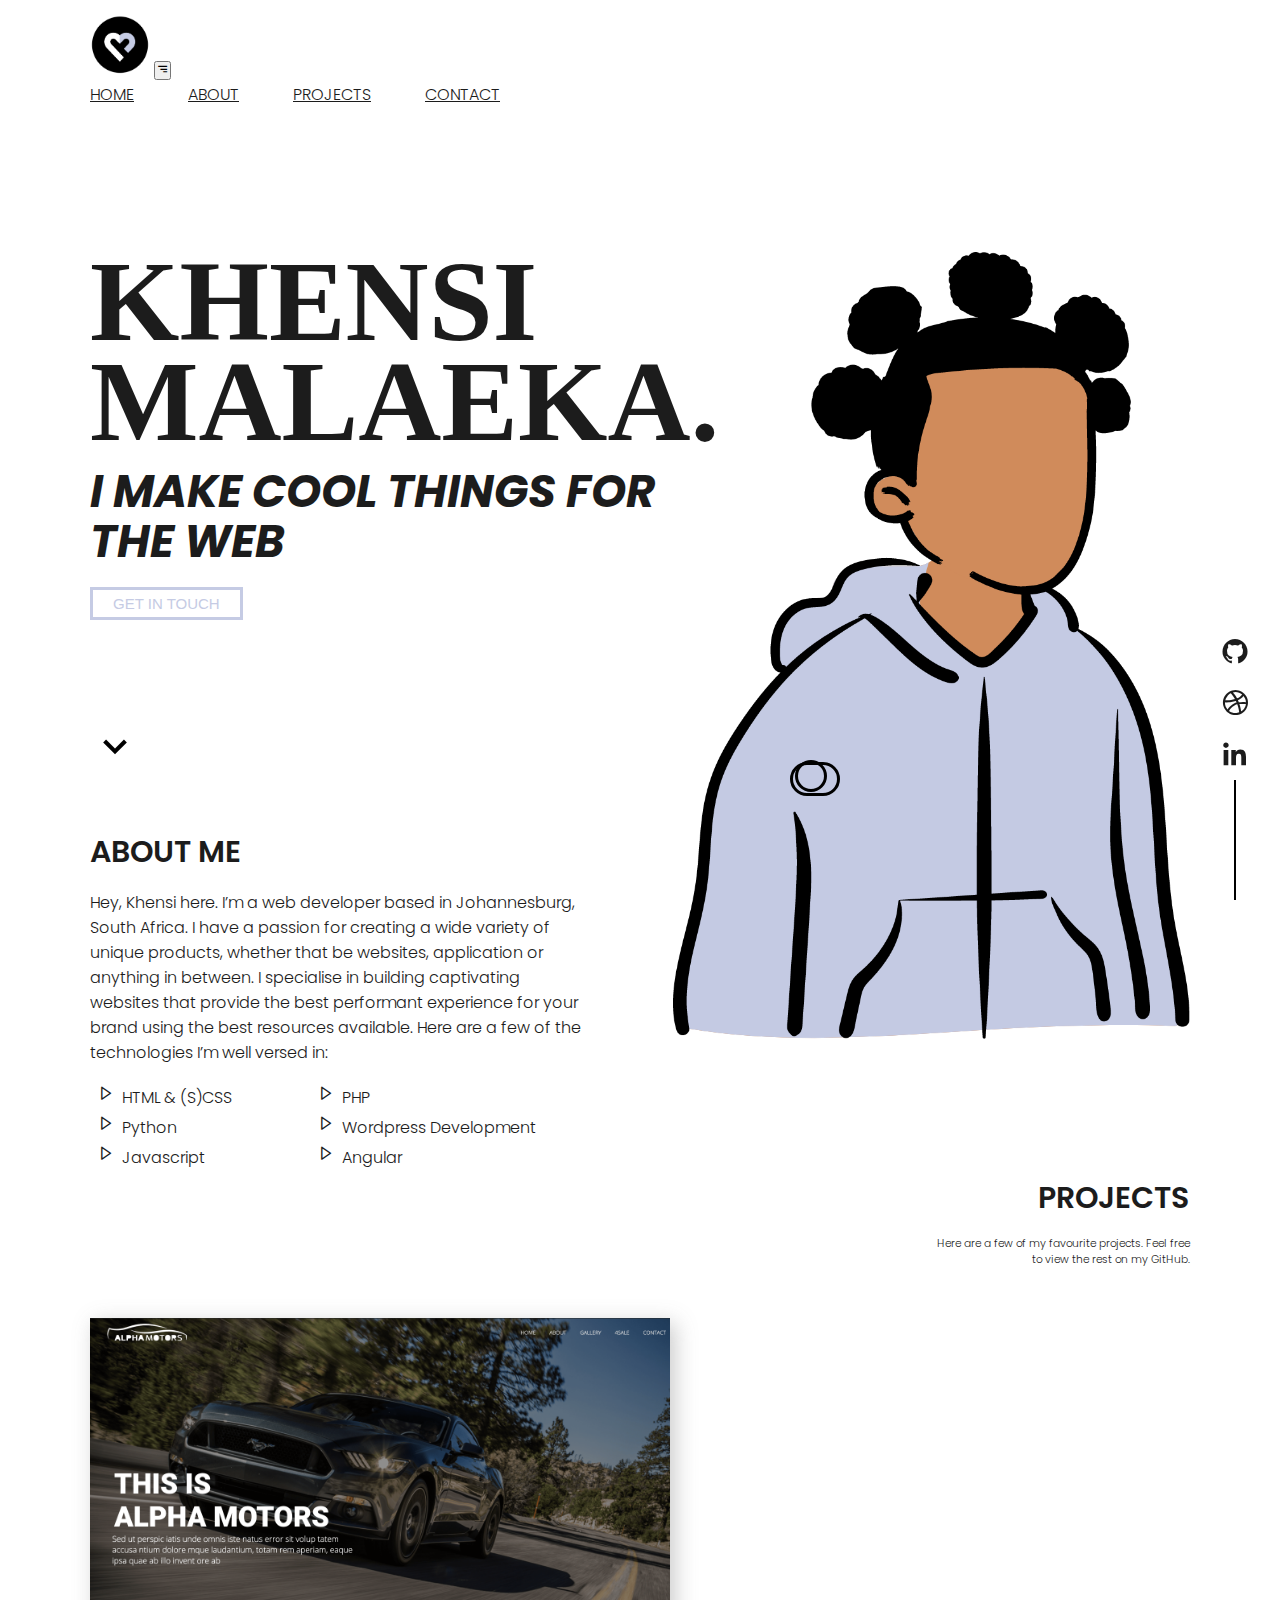
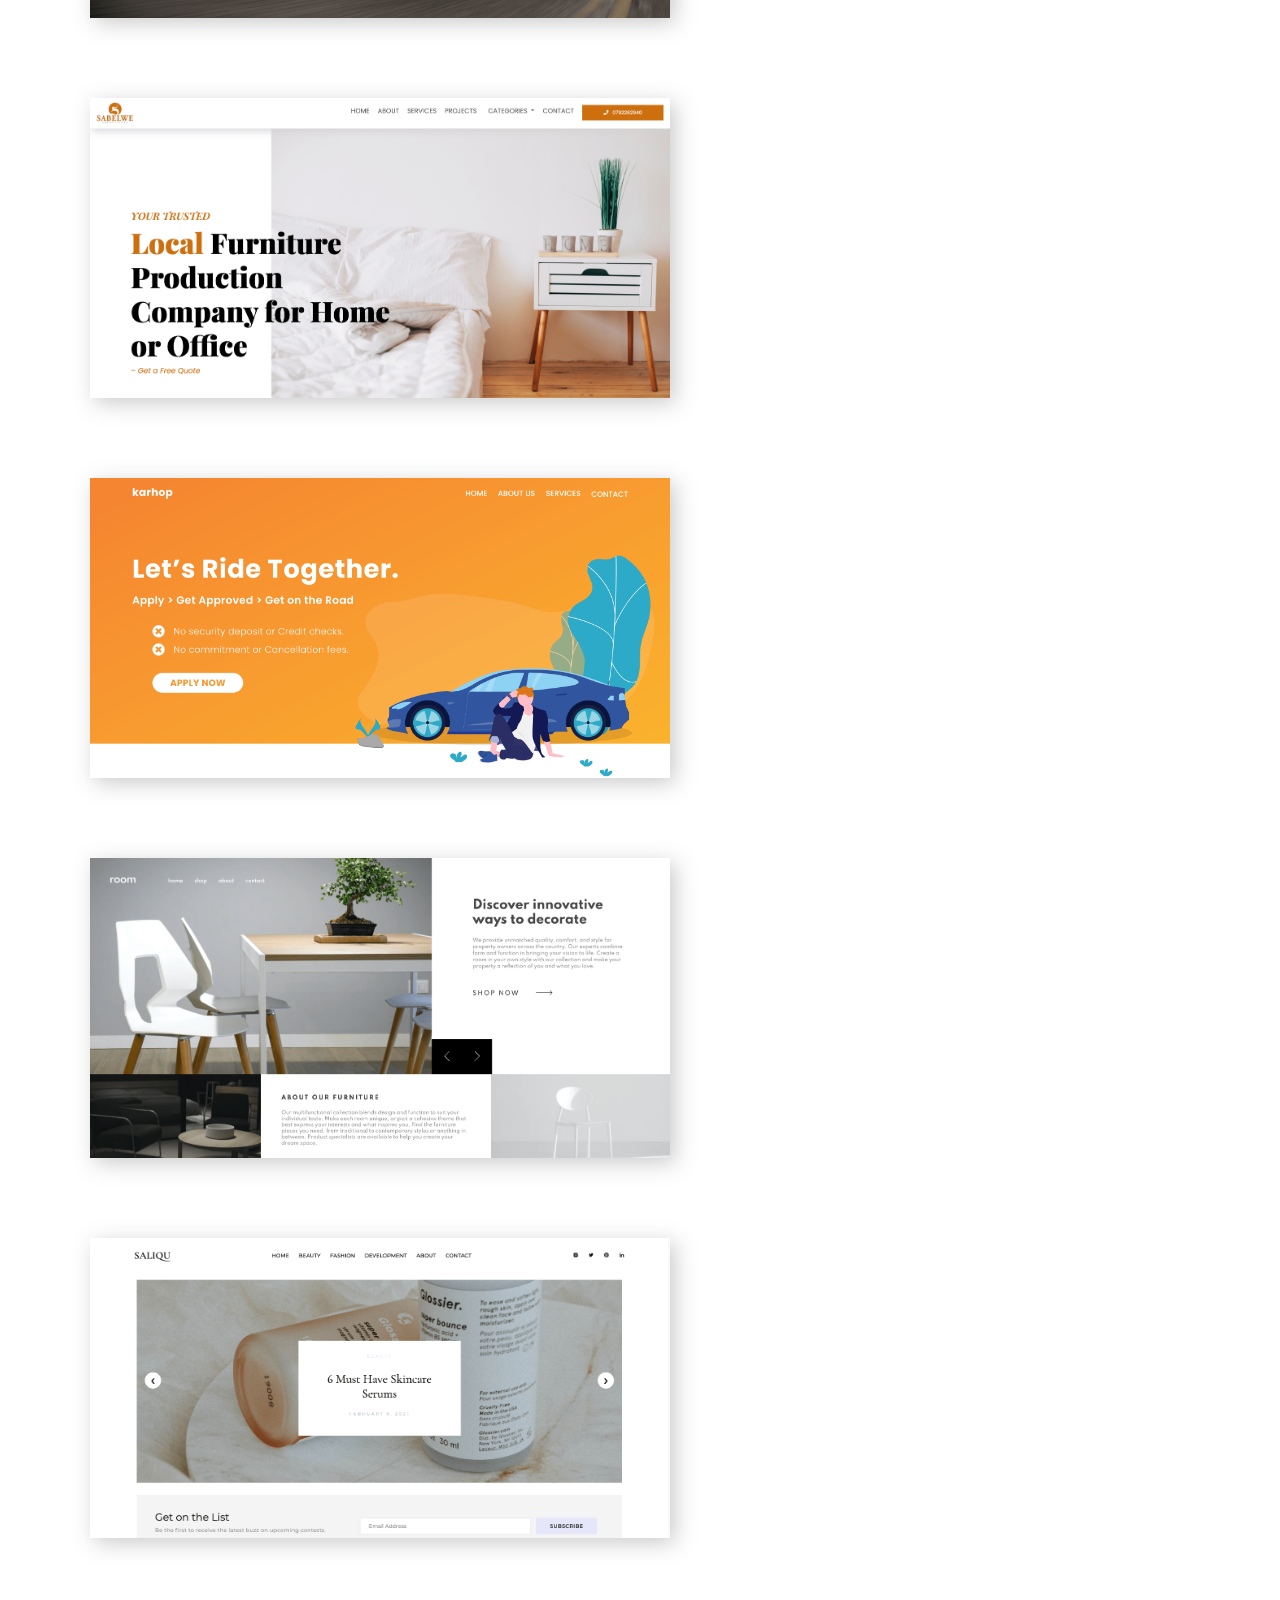
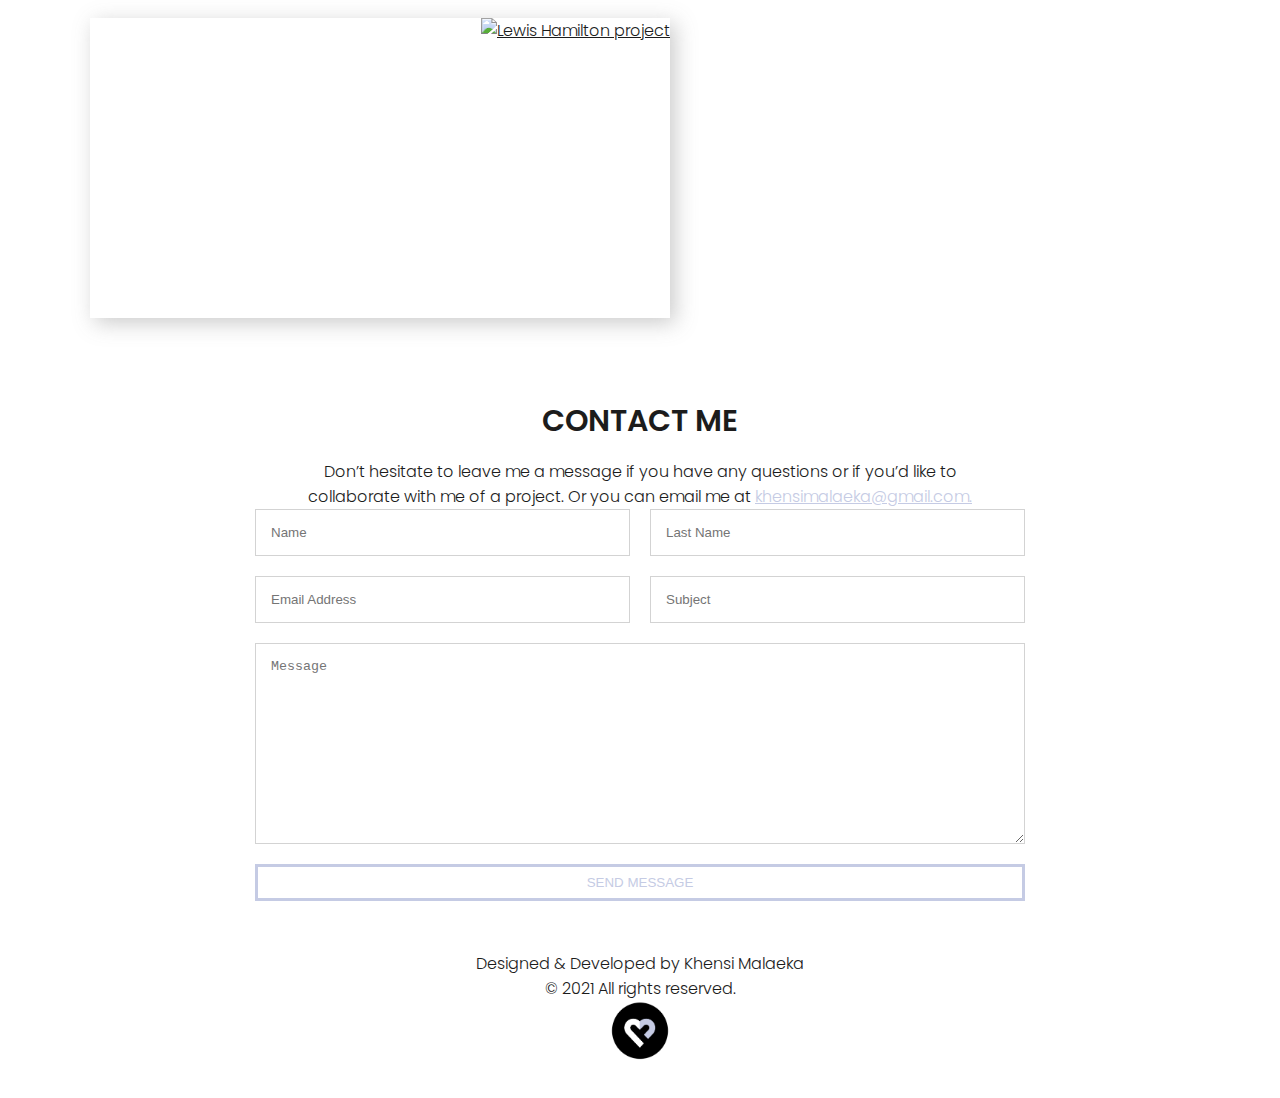
==== commit 7378272d: "add lh44 site project" ====
--- a/index.html
+++ b/index.html
@@ -125,6 +125,9 @@
                 <div class="img-block">
                     <a href="https://github.com/isthatkhensi/Saliqu"><img src="images/saliqu-sc-min.png" alt="Saliqu Wordpress project"/></a>
                 </div>
+                <div class="img-block">
+                    <a href="https://github.com/isthatkhensi/lh44"><img src="images/lh-site.png" alt="Lewis Hamilton project"/></a>
+                </div>
             </div>    
         </section>
 
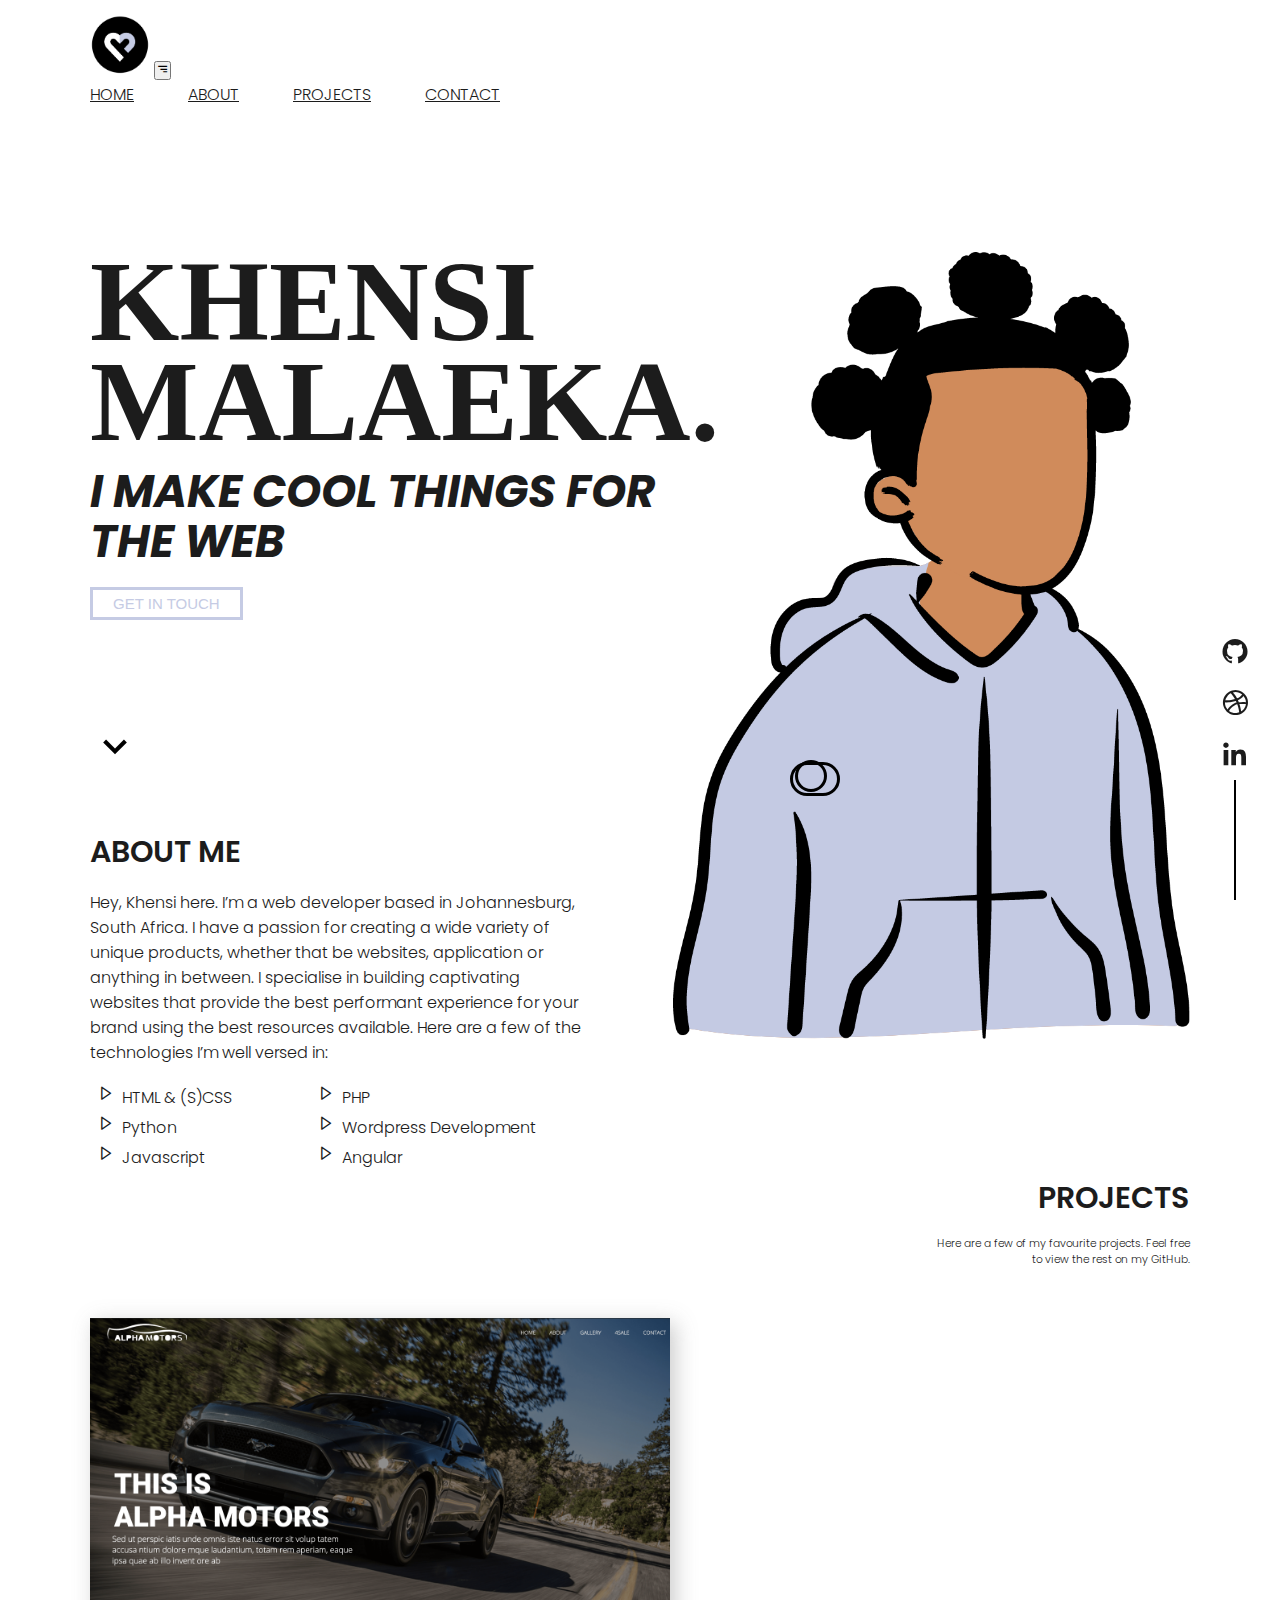
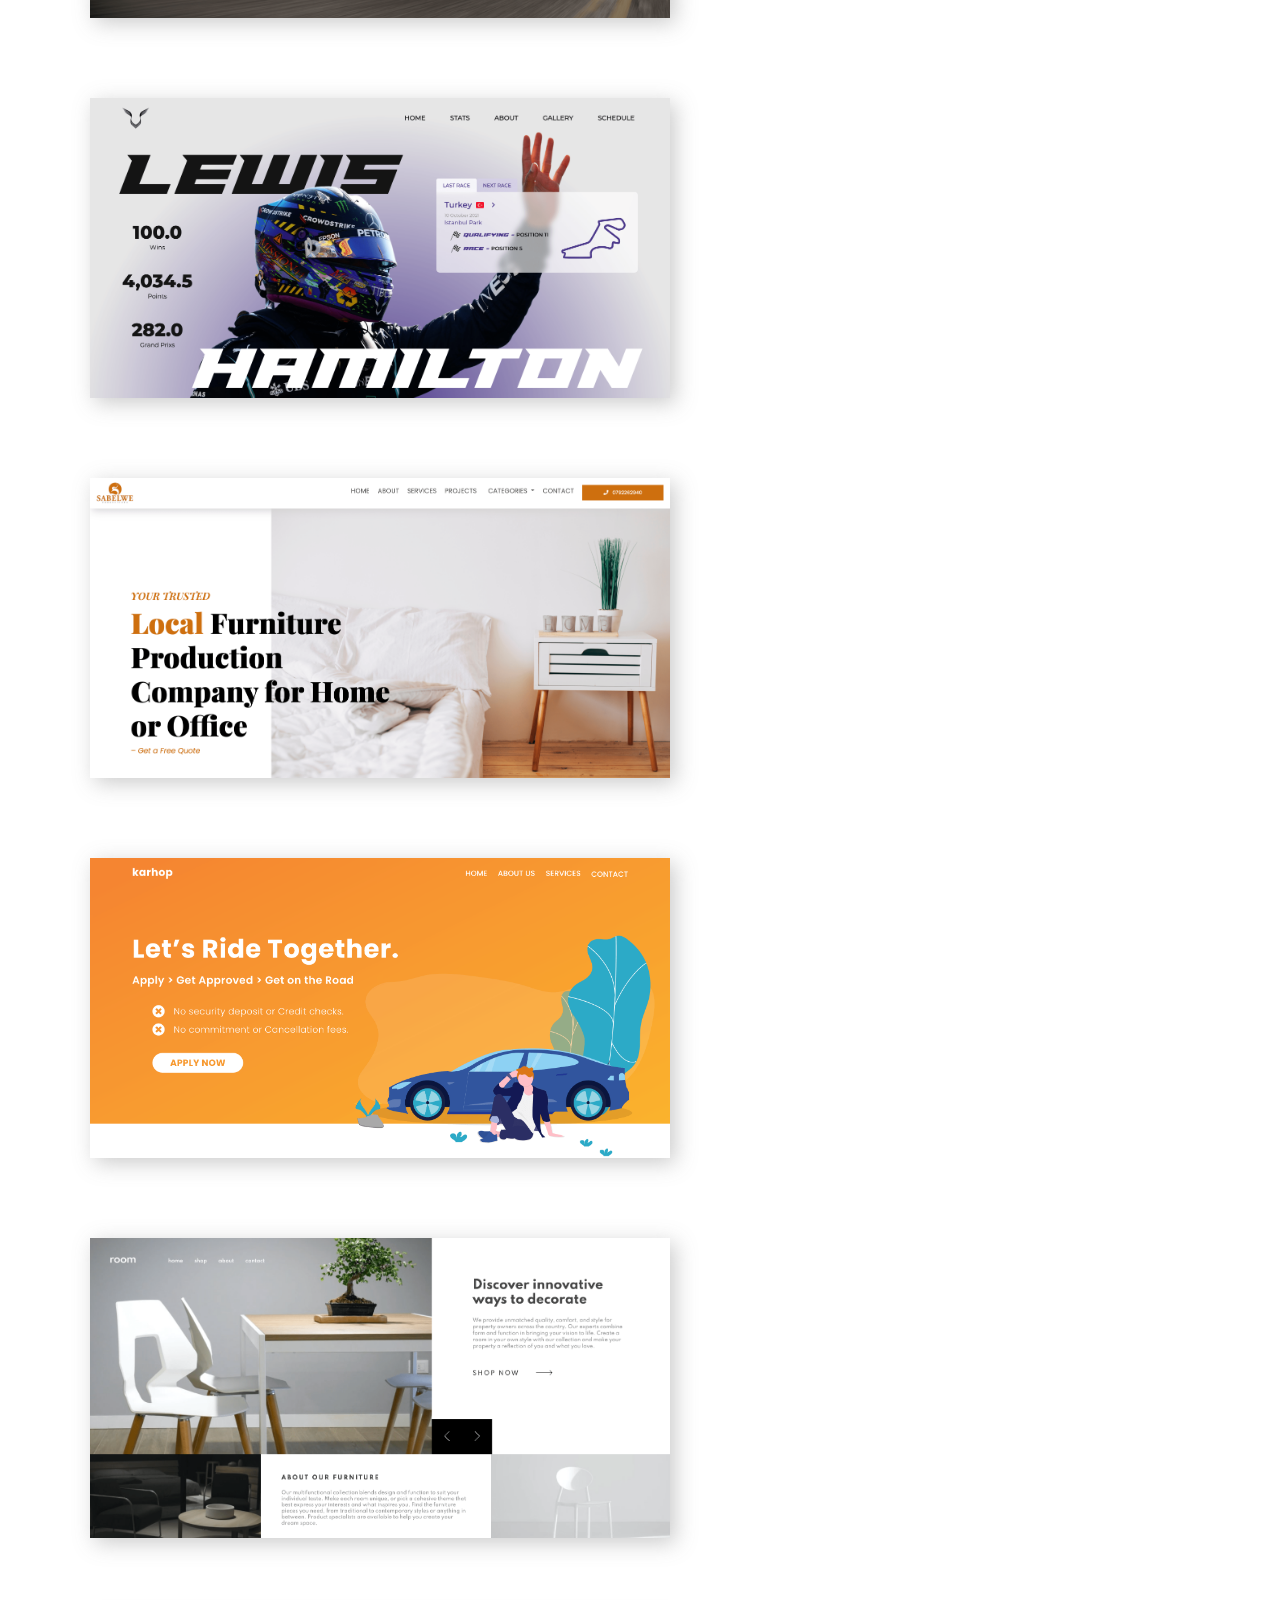
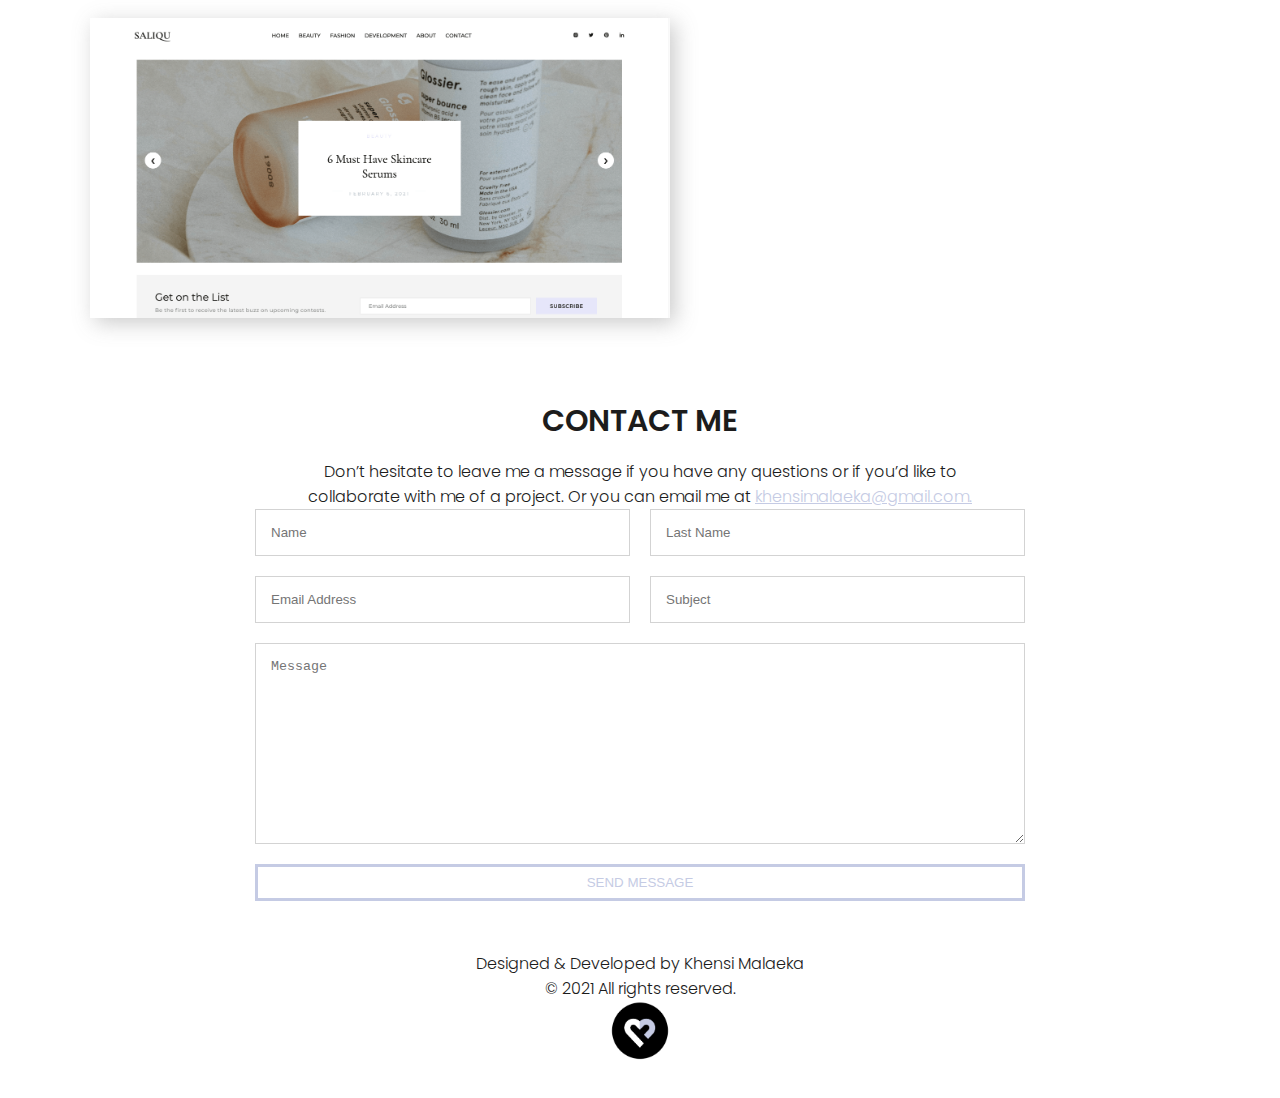
==== commit 2156b6e4: "moved lh44 project" ====
--- a/index.html
+++ b/index.html
@@ -112,7 +112,9 @@
                 <div class="img-block">
                     <img src="images/motor-sc-min.png" alt="alpha motors ford car project"/>
                 </div>            
-                    
+                <div class="img-block">
+                    <a href="https://github.com/isthatkhensi/lh44"><img src="images/lh-site.png" alt="Lewis Hamilton project"/></a>
+                </div>    
                 <div class="img-block">
                     <a href="https://github.com/isthatkhensi/sabelwe"><img src="images/sabelwe-sc-min.png" alt="sabelwe furniture and shopfitting project"/></a>
                 </div>
@@ -124,9 +126,6 @@
                 </div>
                 <div class="img-block">
                     <a href="https://github.com/isthatkhensi/Saliqu"><img src="images/saliqu-sc-min.png" alt="Saliqu Wordpress project"/></a>
-                </div>
-                <div class="img-block">
-                    <a href="https://github.com/isthatkhensi/lh44"><img src="images/lh-site.png" alt="Lewis Hamilton project"/></a>
                 </div>
             </div>    
         </section>
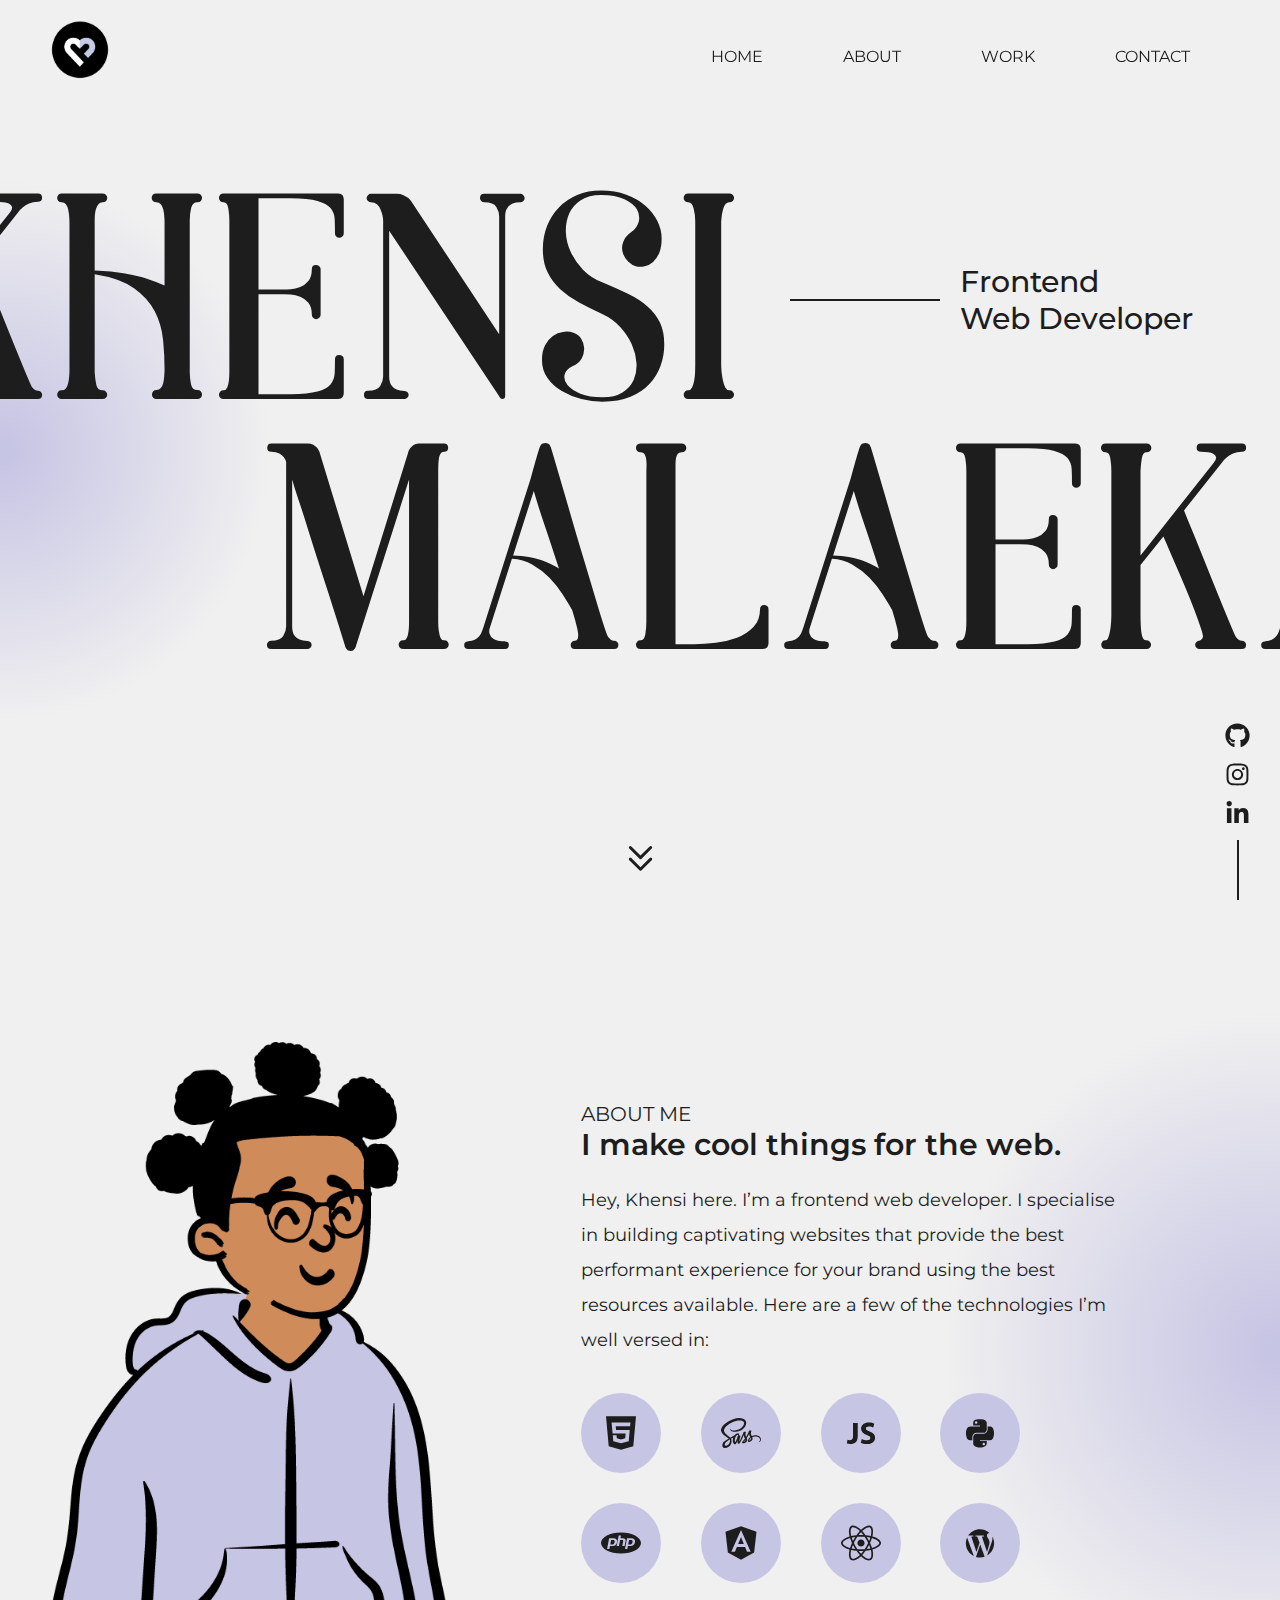
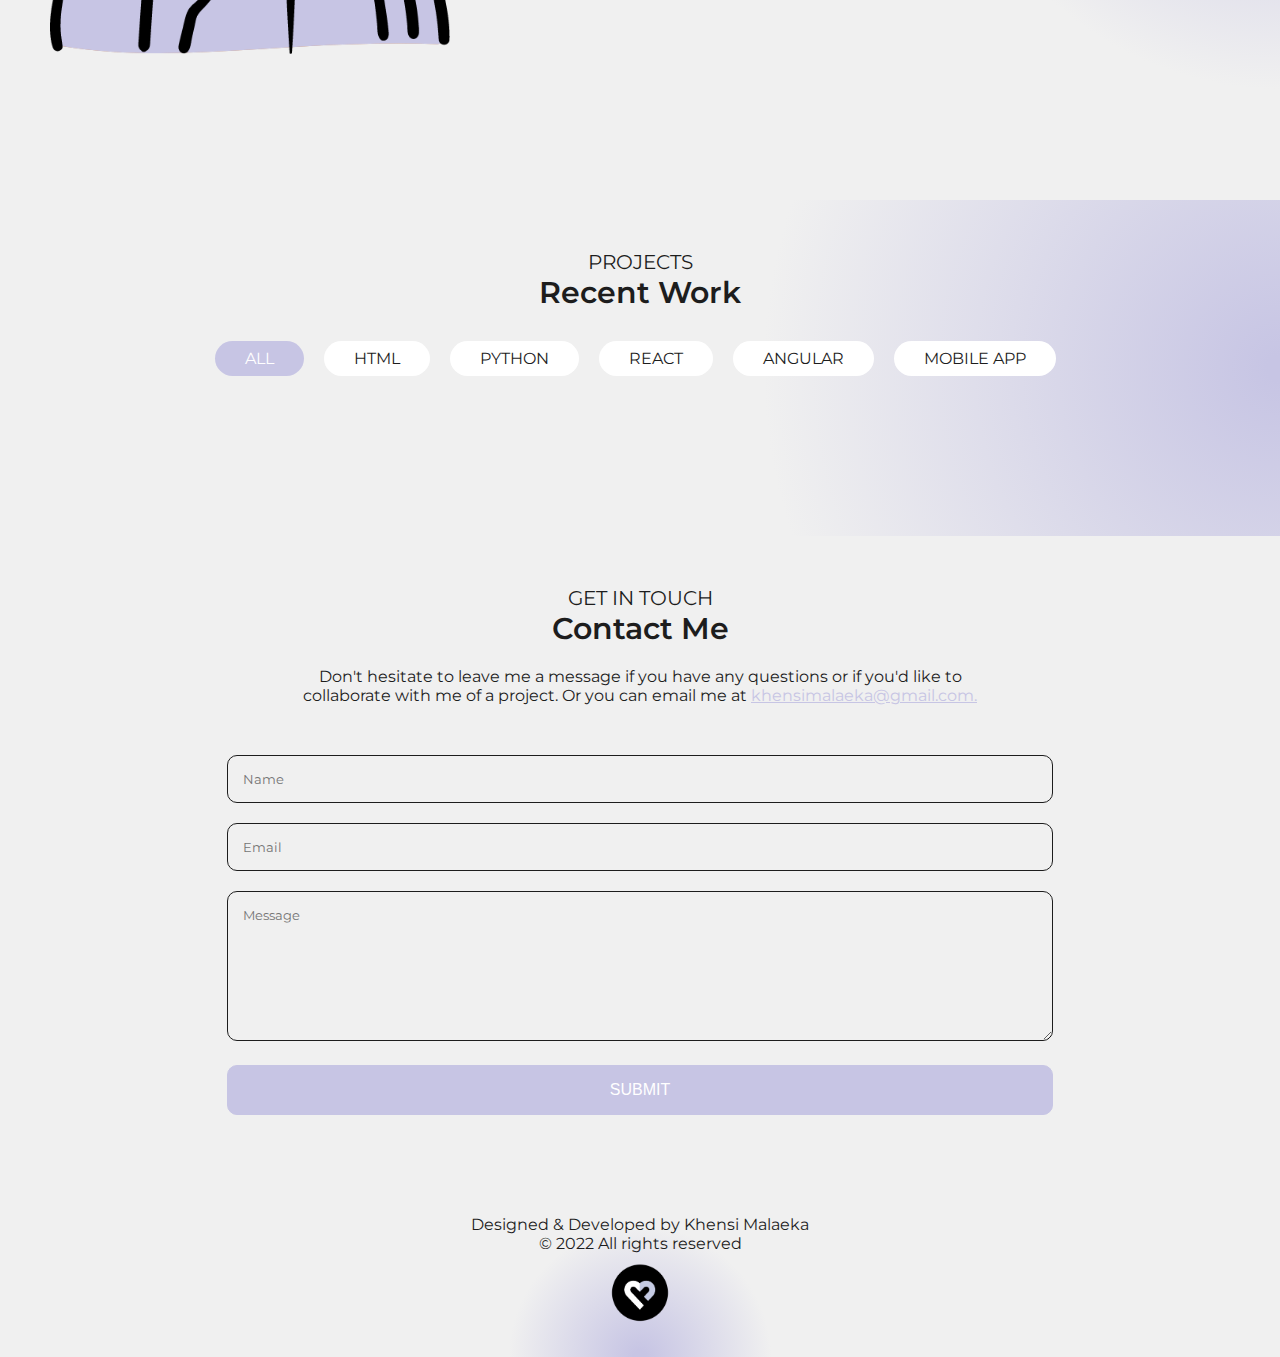
==== commit 78ea133b: "Updates" ====
--- a/index.html
+++ b/index.html
@@ -1,160 +1 @@
-<!DOCTYPE html>
-<html lang="en">
-<head>
-    <meta charset="UTF-8">
-    <meta http-equiv="X-UA-Compatible" content="IE=edge">
-    <meta name="viewport" content="width=device-width, initial-scale=1.0">
-    <title>Khensi Malaeka</title>
-    <!-- Portfolio Favicon -->
-    <link rel="icon" type="image/png" href="images/kmalaeka-logo.png?"/>
-
-    <!-- Bootstrapp CSS and JQuery links -->
-    <link rel="stylesheet" href="https://cdn.jsdelivr.net/npm/bootstrap@4.5.3/dist/css/bootstrap.min.css" integrity="sha384-TX8t27EcRE3e/ihU7zmQxVncDAy5uIKz4rEkgIXeMed4M0jlfIDPvg6uqKI2xXr2" crossorigin="anonymous">
-    <script src="https://code.jquery.com/jquery-3.5.1.slim.min.js" integrity="sha384-DfXdz2htPH0lsSSs5nCTpuj/zy4C+OGpamoFVy38MVBnE+IbbVYUew+OrCXaRkfj" crossorigin="anonymous"></script>
-    <script src="https://cdn.jsdelivr.net/npm/bootstrap@4.5.3/dist/js/bootstrap.bundle.min.js" integrity="sha384-ho+j7jyWK8fNQe+A12Hb8AhRq26LrZ/JpcUGGOn+Y7RsweNrtN/tE3MoK7ZeZDyx" crossorigin="anonymous"></script>
-
-    <!-- Boxicons -->
-    <link href='https://unpkg.com/boxicons@2.0.7/css/boxicons.min.css' rel='stylesheet'>
-
-    <!-- Google Fonts -->
-    <link rel="preconnect" href="https://fonts.gstatic.com">
-    <link href="https://fonts.googleapis.com/css2?family=Playfair+Display:wght@500;600;700;800;900&family=Poppins:ital,wght@0,300;0,400;0,500;0,600;0,700;0,800;0,900;1,400;1,500;1,600&display=swap" rel="stylesheet">
-
-    <!-- Main Stylesheet -->
-    <link rel="stylesheet" href="scss/main.css">
-
-    <!-- Main Script -->
-    <script src="script.js"></script>
-</head>
-<body>
-
-    <!-- Navigation Bar -->
-    <nav class="navbar navbar-expand-sm sticky-top">
-        <a class="navbar-brand" href="#"><img src="images/kmalaeka-logo.png" alt="brand and portfolio logo"></a>
-        <button class="navbar-toggler" type="button" data-toggle="collapse" data-target="#navbarNavAltMarkup" aria-controls="navbarNavAltMarkup" aria-expanded="false" aria-label="Toggle navigation">
-            <i class='bx bx-menu-alt-right' ></i>
-        </button>
-        <div class="collapse navbar-collapse" id="navbarNavAltMarkup">
-            <div id="nav" class="navbar-nav ml-auto">
-                <a class="nav-item nav-link active" href="#home">home</a>
-                <a class="nav-item nav-link" href="#about">about</a>
-                <a class="nav-item nav-link" href="#projects">projects</a>
-                <a class="nav-item nav-link" href="#contact">contact</a>
-            </div>
-        </div>
-    </nav>
-
-    <div class="wrapper">
-        <!-- Left Side of Hero Section -->
-        <a name="home" id="home"></a><div class="hero-sec">
-            <div class="left">
-                <h2>Khensi Malaeka.</h2>
-                <h3>I make cool things for the web</h3>
-                <a href="#contact"><button class="GIT-btn">Get in touch</button></a>
-                <br/>
-                <a href="#about"><button class="scroll-btn"><i class='bx bx-chevron-down'></i></button></a>
-            </div>
-            <div class="right">
-                <div class="illustration">
-                    <img class="illus" src="images/me-bun-illus.png" alt="An illustration of the web author">
-                    <img id="afrohead" src="images/me-afrohead-illus.png" alt="the afro for the illustration">
-                    <label class="switch">
-                        <input id="checkbox" type="checkbox" onclick="myFunction()">
-                        <span class="slider round"></span>
-                    </label>
-                </div> 
-            </div>
-        </div>
-        
-        <!-- Right Side of Hero Section / Illustration -->
-        
-
-        <!-- Right Sidebar Social Media Links -->
-        <div class="socials-sidebar">
-            <ul>
-                <li><a href="https://github.com/isthatkhensi?tab=repositories" target="_blank"><i class='bx bxl-github' ></i></a></li>
-                <li><a href="https://dribbble.com/isthatkhensi" target="_blank"><i class='bx bxl-dribbble'></i></a></li>
-                <li><a href="https://www.linkedin.cn/in/khensani-silindane-17b535187/" target="_blank"></i><i class='bx bxl-linkedin' ></i></a></li>
-            </ul>
-        </div>
-
-        <!-- About Me Section -->
-        <a name="about" id="about"></a><section class="about-sec">
-            <h4 class="sec-title">About Me</h4>
-            <p>Hey, Khensi here. I’m a web developer based in Johannesburg, South Africa.
-            I have a passion for creating a wide variety of unique products, whether that be 
-            websites, application or anything in between. I specialise 
-            in building captivating websites that provide the best 
-            performant experience for your brand using the best 
-            resources available. Here are a few of the technologies 
-            I’m well versed in:</p>
-            <div class="lang-list">
-                <ul class='bx-ul'>
-                    <li><i class='bx bx-right-arrow'></i>HTML & (S)CSS</li>
-                    <li><i class='bx bx-right-arrow'></i>Python</li>
-                    <li><i class='bx bx-right-arrow'></i>Javascript</li>
-                </ul>
-                <ul class="bx-ul">
-                    <li><i class='bx bx-right-arrow'></i>PHP</li>
-                    <li><i class='bx bx-right-arrow'></i>Wordpress Development</li>
-                    <li><i class='bx bx-right-arrow'></i>Angular</li>
-                </ul>
-            </div>
-        </section>
-
-        <!-- Projects Section -->
-        <a name="projects" id="projects"></a><section class="project-sec">
-            <h4 class="sec-title">Projects</h4>
-            <h6>Here are a few of my favourite projects. 
-                Feel free <br> to view the rest on my GitHub.
-            </h6>
-            <div class="gallery">
-                <div class="img-block">
-                    <img src="images/motor-sc-min.png" alt="alpha motors ford car project"/>
-                </div>            
-                <div class="img-block">
-                    <a href="https://github.com/isthatkhensi/lh44"><img src="images/lh-site.png" alt="Lewis Hamilton project"/></a>
-                </div>    
-                <div class="img-block">
-                    <a href="https://github.com/isthatkhensi/sabelwe"><img src="images/sabelwe-sc-min.png" alt="sabelwe furniture and shopfitting project"/></a>
-                </div>
-                <div class="img-block">
-                    <a href="https://github.com/isthatkhensi/karhop"><img src="images/karhop-sc-min.png" alt="karhop car rental service project"/></a>
-                </div>
-                <div class="img-block">
-                    <a href="https://github.com/isthatkhensi/room-web-challenge"><img src="images/room-sc-min.png" alt="room challenge site project"/></a>
-                </div>
-                <div class="img-block">
-                    <a href="https://github.com/isthatkhensi/Saliqu"><img src="images/saliqu-sc-min.png" alt="Saliqu Wordpress project"/></a>
-                </div>
-            </div>    
-        </section>
-
-        <!-- Contact Form Section -->
-        <a name="contact" id="contact"></a><section class="contact-sec">
-            <h4 class="sec-title">Contact Me</h4>
-            <p>Don’t hesitate to leave me a message if you have any questions or if you’d like to <br>
-                collaborate with me of a project. Or you can email me at <a href="mailto:khensimalaeka@gmail.com">khensimalaeka@gmail.com.</a></p>
-            <div class="form-container">
-                <form action="https://formsubmit.co/khensimalaeka@gmail.com" method="POST">
-                    <input type="hidden" name="_template" value="table">
-                    <input type="hidden" name="_captcha" value="false">
-                    <input type="text" name="_honey" style="display:none">
-                    <input type="hidden" name="_next" value="thanks.html">
-                    <input type="hidden" name="_subject" value="New submission for Portfolio Site!">
-                    <input type="text" id="name" name="name" placeholder="Name">
-                    <input type="text" id="lname" name="lname" placeholder="Last Name">
-                    <input type="email" id="email" name="email" placeholder="Email Address">
-                    <input type="text" id="subject" name="subject" placeholder="Subject">
-                    <textarea name="message" id="message" placeholder="Message"></textarea>
-                    <button type="submit">Send Message</button>
-               </form>
-            </div>
-        </section>
-        <footer>
-            <p>Designed & Developed by Khensi Malaeka <br> © 2021  All rights reserved.</p>
-            <img src="images/kmalaeka-logo.png" alt="portfolio logo">
-        </footer>
-    </div>
-</body>
-</html>
+<!doctype html><html lang="en"><head><meta charset="utf-8"/><link rel="icon" href="/logo.png"/><meta name="viewport" content="width=device-width,initial-scale=1"/><meta name="theme-color" content="#c7c5e4"/><meta name="description" content="Khensi Malaeka website portfolio to showcase some of my work and tell you about my skills in the software engineering field which include, Angular, React and Wordpress."/><meta name="og:title" property="g:title" content="Khensi Malaeka website portfolio to showcase some of my work and tell you about my skills in the software engineering field which include, Angular, React and Wordpress."><meta name="keywords" content=" Angular Developer"><link rel="apple-touch-icon" href="/logo192.png"/><link rel="manifest" href="/manifest.json"/><title>Khensi Malaeka Portfolio</title><script defer="defer" src="/static/js/main.5fc59348.js"></script><link href="/static/css/main.1beb25dc.css" rel="stylesheet"></head><body><div id="root"></div></body></html>--- a/static/css/main.1beb25dc.css
+++ b/static/css/main.1beb25dc.css
@@ -0,0 +1,2 @@
+@import url(https://fonts.googleapis.com/css2?family=Montserrat:wght@200;300;400;500;600;700;800&family=Poppins:wght@100;200;300;400;500;600;700;800;900&display=swap);*{box-sizing:border-box;margin:0;padding:0}html{display:block;scroll-behavior:smooth}body,html{overflow-x:hidden}body{background-color:#f0f0f0;color:#1d1d1d;font-family:Montserrat,sans-serif}body,body h1{font-weight:400}body h1{font-family:soriasoria;text-transform:uppercase}body h2,body h3,body h4,body h5,body h6{font-family:Montserrat,sans-serif}body a{color:#1d1d1d;text-decoration:none}body li{list-style-type:none}body p{font-size:16px;font-weight:400}body .section{padding:50px}body .section-subtitle{font-size:20px;font-weight:400;margin-bottom:0;text-transform:uppercase}body .section-title{font-size:30px;font-weight:600;margin-bottom:0;padding-bottom:20px}.navbar{-webkit-backdrop-filter:blur(4px);backdrop-filter:blur(4px);background-color:hsla(0,0%,94%,.25);padding:20px 50px;position:fixed;width:100%;z-index:1000}.navbar nav{align-items:center;display:flex;justify-content:space-between}.navbar nav .navbar-logo{height:60px;width:60px}.navbar nav .navbar-logo img{height:100%}@media screen and (min-width:2000px){.navbar nav .navbar-logo img{height:100px}}.navbar nav .navbar-links{align-items:center;display:flex;flex:1 1;justify-content:flex-end}.navbar nav .navbar-links li{padding:0 40px;text-transform:uppercase}.navbar nav .navbar-links li div{align-items:center;background-color:transparent;border:none;display:flex;height:8px;justify-content:center;margin:-10px -5px;width:calc(100% + 10px)}.navbar nav .navbar-links li a:hover{color:#1d1d1d}.navbar nav .navbar-links li:hover div{background-color:#c7c5e4;transition:all .3s ease-in-out}@media screen and (max-width:900px){.navbar nav .navbar-links{display:none}}.app__navbar-menu{align-items:center;cursor:pointer;display:flex;height:35px;justify-content:center;position:relative;width:35px}.app__navbar-menu svg{height:70%;width:70%}.app__navbar-menu div{align-items:flex-end;-webkit-backdrop-filter:blur(4px);backdrop-filter:blur(4px);background-color:rgba(197,203,228,.25);bottom:0;display:flex;flex-direction:column;height:100vh;justify-content:flex-start;padding:50px;position:fixed;right:0;top:0;width:50%;z-index:5}.app__navbar-menu div svg{height:35px;margin:20px 0;width:35px}.app__navbar-menu div ul{align-items:flex-end;display:flex;flex-direction:column;justify-content:flex-end;margin:0;padding:0;width:100%}.app__navbar-menu div ul li{padding-bottom:30px;text-transform:uppercase}.app__navbar-menu div ul li a:hover{color:#c7c5e4;transition:all .3s ease-in-out}@media screen and (min-width:900px){.app__navbar-menu div{display:block}.app__navbar-menu{display:none}}footer{background:radial-gradient(circle at center bottom,#c7c5e4 1%,#f0f0f0 20%,hsla(0,0%,87%,0) 97%);padding-bottom:30px;text-align:center}footer img{padding-top:10px;width:60px}@media only screen and (max-width:768px){footer{padding:0 50px 20px}}.socials-sidebar{bottom:0;margin:0 30px;position:fixed;right:0;text-align:center}.socials-sidebar li{list-style-type:none;padding-bottom:10px}.socials-sidebar li:hover{-webkit-transform:translateY(-5px);transform:translateY(-5px);transition:.1s}.socials-sidebar li:hover svg{color:#c7c5e4}.socials-sidebar li svg{font-size:25px}@media only screen and (max-width:768px){.socials-sidebar li svg{font-size:20px}}.socials-sidebar:after{background-color:#1d1d1d;content:"";display:block;height:60px;margin:auto!important;position:relative;width:2px}@media only screen and (max-width:768px){.socials-sidebar{margin:0 20px 0 0}}.about{align-items:center;background:radial-gradient(circle at center right,#c7c5e4 1%,#f0f0f0 25%,hsla(0,0%,87%,0) 97%);display:flex;height:100vh;justify-content:space-between!important;padding:100px 0}.about-image{width:400px}.about-image img{width:100%}@media(max-width:900px){.about-image{padding-right:50px}}@media only screen and (max-width:768px){.about-image{padding-right:0;width:300px}}.about-content{width:55%}.about-content .skill-badges{display:flex;flex-wrap:wrap;justify-content:space-between;width:70%}.about-content .skill-badges .skill{align-items:center;background-color:#c7c5e4;border-radius:50%;display:flex;height:80px;justify-content:center;margin:15px;width:80px}.about-content .skill-badges .skill svg{height:80%;width:50%}.about-content .skill-badges .skill:first-child,.about-content .skill-badges .skill:nth-child(5){margin-left:0}@media only screen and (max-width:768px){.about-content .skill-badges .skill:first-child,.about-content .skill-badges .skill:nth-child(5){margin-left:15px}.about-content .skill-badges .skill:first-child,.about-content .skill-badges .skill:nth-child(4),.about-content .skill-badges .skill:nth-child(7){margin-left:0}}@media(max-width:900px){.about-content .skill-badges .skill{height:60px;width:60px}.about-content .skill-badges{width:100%}.about-content{width:50%}}@media only screen and (max-width:768px){.about-content{padding-top:50px;text-align:center;width:100%}.about-content h3{font-size:18px}.about-content h4{font-size:22px}.about-content p{font-size:15px;line-height:25px}}.about-desc{font-size:18px;font-weight:400;line-height:35px;padding-bottom:20px;width:85%}@media(max-width:900px){.about-desc{width:100%}}@media only screen and (max-width:768px){.about{align-content:center;background:radial-gradient(circle at center,#c7c5e4 1%,#f0f0f0 40%,hsla(0,0%,87%,0) 97%);flex-direction:column;height:auto}}.contact{text-align:center}.contact a{color:#c7c5e4;text-decoration:underline}.contact a:hover{color:#1d1d1d}.contact form{margin:0 auto;padding:50px 0;width:70%}.contact form input{border:1px solid #1d1d1d;border-radius:10px;margin-bottom:20px}.contact form input,.contact form textarea{background-color:transparent;font-family:Montserrat,sans-serif;outline:none;padding:15px;width:100%}.contact form textarea{border:1px solid #1d1d1d;border-radius:none;border-radius:10px;height:150px}.contact form button{background-color:#c7c5e4;border:1px solid #c7c5e4;border-radius:10px;color:#fff;font-size:16px;height:50px;margin-top:20px;padding:10px 20px;text-transform:uppercase;width:100%}.contact form button:hover{background-color:#cfc5e4;color:#fff;cursor:pointer}@media(max-width:900px){.contact form{width:90%}}@media only screen and (max-width:768px){.contact form{width:100%}}.header{align-items:center;background:radial-gradient(circle at center left,#c7c5e4 1%,#f0f0f0 20%,hsla(0,0%,87%,0) 97%);display:flex;flex-direction:column;height:100%;justify-content:center;padding-top:100px}.header .names{font-size:150px;line-height:250px;position:relative;text-align:center}.header .names-fname{margin-left:-650px}.header .names-mname{margin-right:-400px}@media(max-width:900px){.header .names{font-size:100px;line-height:180px}.header .names-fname{margin-left:0}.header .names-mname{margin-right:0}}@media only screen and (max-width:768px){.header .names{font-size:40px;line-height:80px}}.header .job__title{align-items:center;display:flex;position:relative;right:-400px;top:-450px;width:500px}.header .job__title-line{border:1px solid #1d1d1d;height:2px;margin-right:20px;width:30%}@media(max-width:900px){.header .job__title-line{width:20%}}.header .job__title-text{font-size:30px;font-weight:500;width:60%}@media(max-width:900px){.header .job__title-text{font-size:20px}.header .job__title{left:300px;right:0;top:0}}@media only screen and (max-width:768px){.header .job__title{left:50px}}.header .scroll__btn{bottom:20px;height:35px;position:absolute;width:35px}.header .scroll__btn:hover{cursor:pointer}.header .scroll__btn svg{height:100%;width:100%}@media only screen and (max-width:768px){.header .scroll__btn{bottom:50px}}@media(max-width:900px){.header{flex-direction:column}}@media only screen and (max-width:768px){.header{background:radial-gradient(circle at center left,#c7c5e4 1%,#f0f0f0 50%,hsla(0,0%,87%,0) 97%);justify-content:flex-start;padding-top:250px}}@font-face{font-family:soriasoria;font-style:normal;font-weight:400;src:url(/static/media/soria-font-webfont.273be94e5317ea56dceb.woff2) format("woff2"),url(/static/media/soria-font-webfont.6320ce31a79436a8e2d7.woff) format("woff")}.work{background:radial-gradient(circle at center right,#c7c5e4 1%,#f0f0f0 40%,hsla(0,0%,87%,0) 97%);text-align:center}.work .projects-filter{align-items:center;display:flex;flex-direction:row;flex-wrap:wrap;justify-content:center}.work .projects-filter-item{background-color:#fff;border-radius:50px;cursor:pointer;margin:10px;padding:8px 30px;text-transform:uppercase;transition:all .3s ease}.work .projects-filter-item:first-child{margin-left:0}.work .projects-filter-item:hover{background-color:#c7c5e4;color:#fff}@media screen and (min-width:2000px){.work .projects-filter-item{border-radius:.85rem;padding:5px 15px}}.work .projects-filter .item-active{background-color:#c7c5e4;color:#fff}.work .projects{flex-wrap:wrap;padding:50px}.work .projects,.work .projects .project{align-items:center;display:flex;justify-content:center}.work .projects .project{margin:50px 0;transition:all .3s ease;width:auto}.work .projects .project .project-img{height:280px;position:relative;width:500px}.work .projects .project .project-img img{height:280px;object-fit:cover;width:100%}@media screen and (min-width:2000px){.work .projects .project .project-img{height:350px}}.work .projects .project .project-img .project-hover{align-items:center;background-color:rgba(199,197,228,.494);bottom:0;display:flex;height:280px;justify-content:center;left:0;opacity:0;position:absolute;right:0;top:0;transition:all .3s ease;width:100%}.work .projects .project .project-img .project-hover:hover{cursor:pointer}.work .projects .project .project-img .project-hover div{align-items:center;background-color:#c7c5e4;border-radius:50%;color:#fff;cursor:pointer;display:flex;height:50px;justify-content:center;transition:all .3s ease;width:50px}.work .projects .project .project-img .project-hover div svg{color:#fff;height:50%;text-align:center;width:50%}.work .projects .project .project-img .project-hover a:first-child{margin-right:30px}@media(max-width:900px){.work .projects .project .project-img .project-hover{height:200px;justify-content:flex-start;padding-left:50px}}@media only screen and (max-width:768px){.work .projects .project .project-img .project-hover{align-items:flex-start;height:220px;justify-content:center;padding:50px 0 0}}@media(max-width:900px){.work .projects .project .project-img{width:800px}.work .projects .project .project-img img{height:200px}}@media only screen and (max-width:768px){.work .projects .project .project-img{height:220px;width:100%}.work .projects .project .project-img img{height:220px}}.work .projects .project .project-content{background-color:#fff;border-radius:10px;box-shadow:3px 3px 5px rgba(0,0,0,.2);height:150px;left:-150px;padding:20px;position:relative;text-align:left;width:550px}.work .projects .project .project-content .project-title{padding-bottom:15px}@media(max-width:900px){.work .projects .project .project-content{width:100%}}@media only screen and (max-width:768px){.work .projects .project .project-content{left:0;top:-100px;width:90%}}.work .projects .project .project-tags{display:flex;margin-left:350px;margin-top:220px;position:absolute}.work .projects .project .project-tags p{background-color:#e8e8e8;border-radius:50px;margin-right:40px;padding:5px 15px}@media(max-width:900px){.work .projects .project .project-tags{margin-left:120px}}@media only screen and (max-width:768px){.work .projects .project .project-tags{margin-left:50px;margin-top:230px}}.work .projects .project:nth-child(2n){display:flex;flex-direction:row-reverse}.work .projects .project:nth-child(2n) .project-content{left:150px}.work .projects .project:nth-child(2n) .project-tags{margin-left:0;margin-right:400px}@media(max-width:900px){.work .projects .project:nth-child(2n) .project-tags{margin-right:30px}.work .projects .project:nth-child(2n) .project-hover{justify-content:flex-end;padding-right:50px}}@media only screen and (max-width:768px){.work .projects .project:nth-child(2n){flex-direction:column}.work .projects .project:nth-child(2n) .project-content{left:0}.work .projects .project:nth-child(2n) .project-tags{margin-left:40px;margin-right:0}.work .projects .project:nth-child(2n) .project-hover{justify-content:center;padding:50px 0 0}}@media(max-width:900px){.work .projects .project{width:700px}}@media only screen and (max-width:768px){.work .projects .project{flex-direction:column;margin:25px 0;width:100%}.work .projects{padding:0;width:100%}}@media(max-width:900px){.work{padding-top:0!important}}@media only screen and (max-width:768px){.work{background:radial-gradient(circle at center,#c7c5e4 1%,#f0f0f0 40%,hsla(0,0%,87%,0) 97%)}}
+/*# sourceMappingURL=main.1beb25dc.css.map*/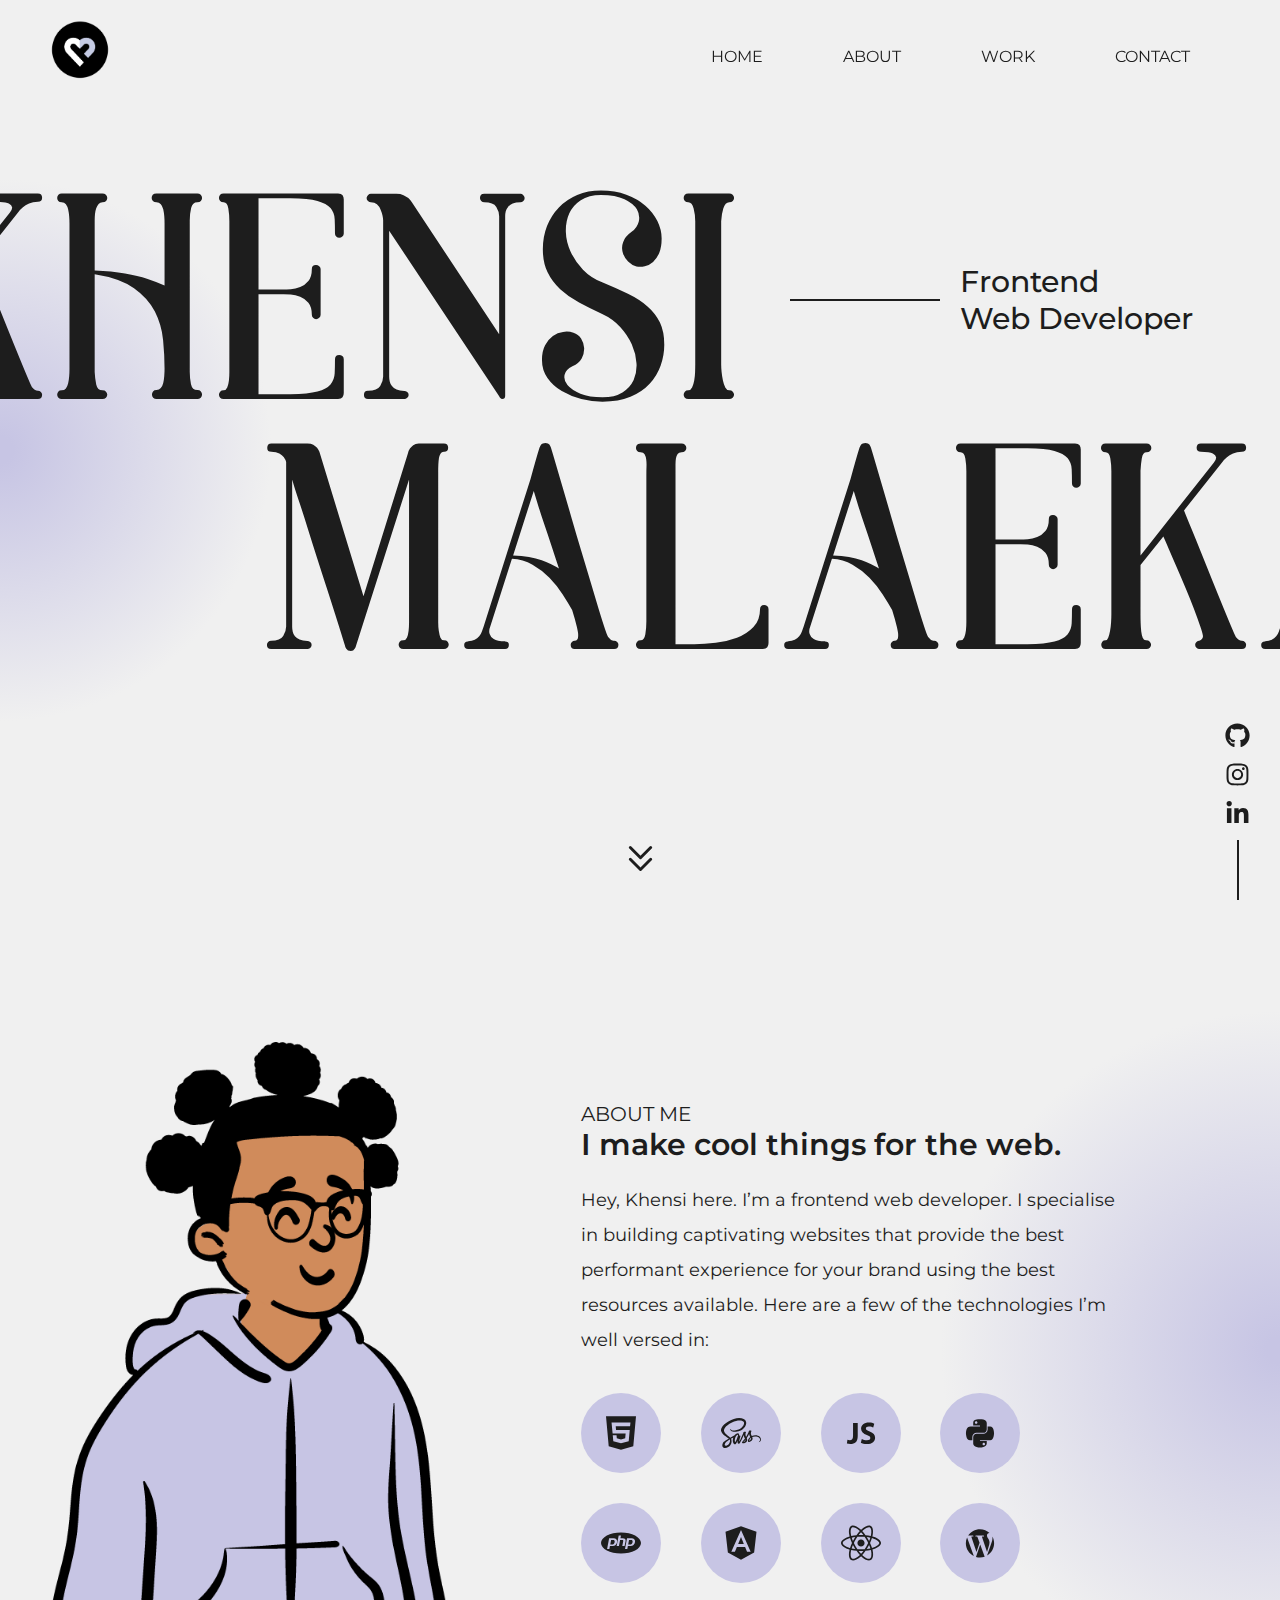
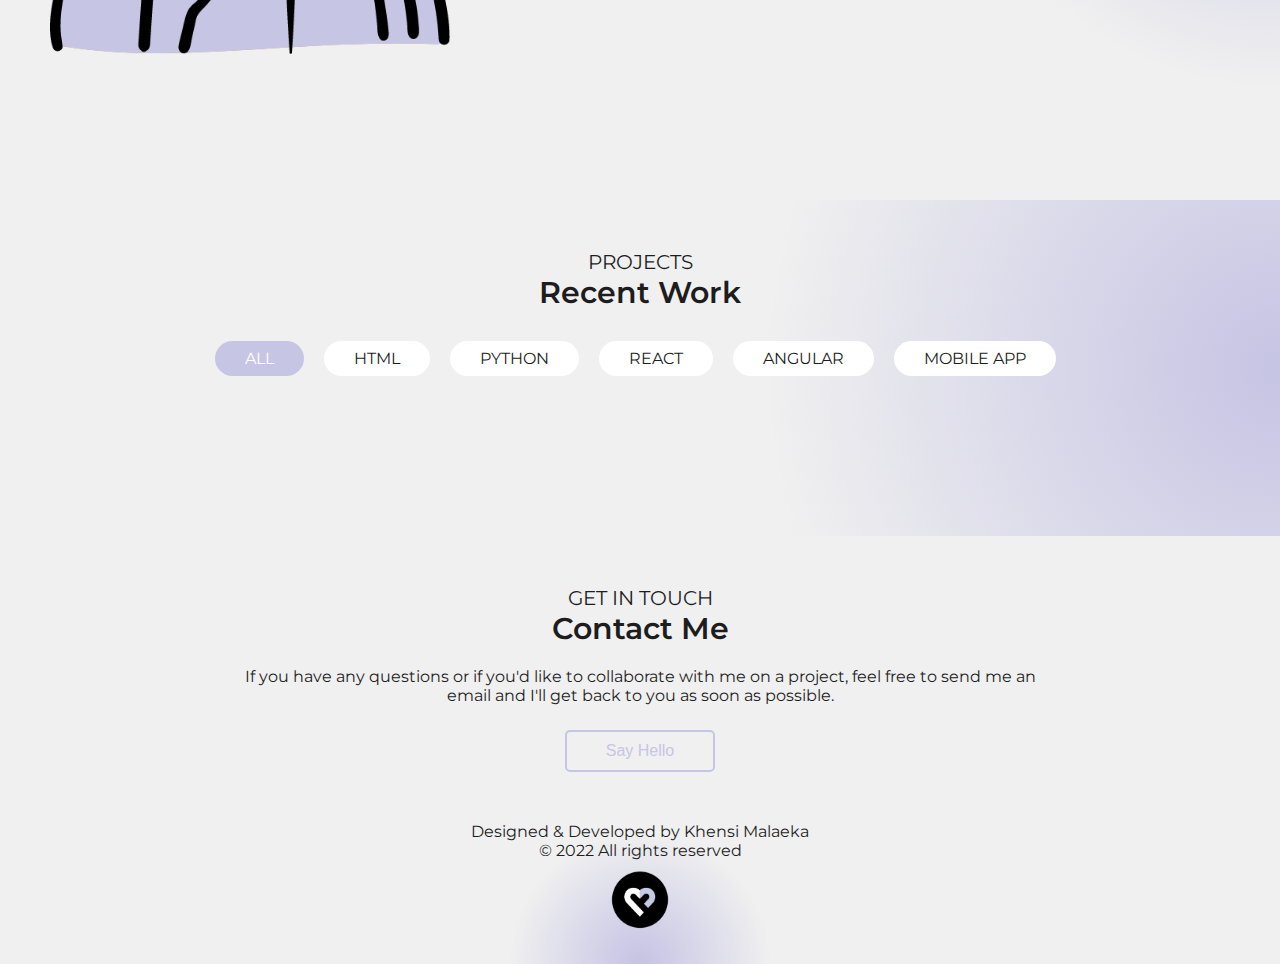
==== commit 7e3a612c: "Updates" ====
--- a/index.html
+++ b/index.html
@@ -1 +1 @@
-<!doctype html><html lang="en"><head><meta charset="utf-8"/><link rel="icon" href="/logo.png"/><meta name="viewport" content="width=device-width,initial-scale=1"/><meta name="theme-color" content="#c7c5e4"/><meta name="description" content="Khensi Malaeka website portfolio to showcase some of my work and tell you about my skills in the software engineering field which include, Angular, React and Wordpress."/><meta name="og:title" property="g:title" content="Khensi Malaeka website portfolio to showcase some of my work and tell you about my skills in the software engineering field which include, Angular, React and Wordpress."><meta name="keywords" content=" Angular Developer"><link rel="apple-touch-icon" href="/logo192.png"/><link rel="manifest" href="/manifest.json"/><title>Khensi Malaeka Portfolio</title><script defer="defer" src="/static/js/main.5fc59348.js"></script><link href="/static/css/main.1beb25dc.css" rel="stylesheet"></head><body><div id="root"></div></body></html>+<!doctype html><html lang="en"><head><meta charset="utf-8"/><link rel="icon" href="/logo.png"/><meta name="viewport" content="width=device-width,initial-scale=1"/><meta name="theme-color" content="#c7c5e4"/><meta name="description" content="Khensi Malaeka website portfolio to showcase some of my work and tell you about my skills in the software engineering field which include, Angular, React and Wordpress."/><meta name="og:title" property="g:title" content="Khensi Malaeka website portfolio to showcase some of my work and tell you about my skills in the software engineering field which include, Angular, React and Wordpress."><meta name="keywords" content=" Angular Developer"><link rel="apple-touch-icon" href="/logo192.png"/><link rel="manifest" href="/manifest.json"/><title>Khensi Malaeka Portfolio</title><script defer="defer" src="/static/js/main.7ae0ab90.js"></script><link href="/static/css/main.ec19cce3.css" rel="stylesheet"></head><body><div id="root"></div></body></html>--- a/static/css/main.ec19cce3.css
+++ b/static/css/main.ec19cce3.css
@@ -0,0 +1,2 @@
+@import url(https://fonts.googleapis.com/css2?family=Montserrat:wght@200;300;400;500;600;700;800&family=Poppins:wght@100;200;300;400;500;600;700;800;900&display=swap);*{box-sizing:border-box;margin:0;padding:0}html{display:block;scroll-behavior:smooth}body,html{overflow-x:hidden}body{background-color:#f0f0f0;color:#1d1d1d;font-family:Montserrat,sans-serif}body,body h1{font-weight:400}body h1{font-family:soriasoria;text-transform:uppercase}body h2,body h3,body h4,body h5,body h6{font-family:Montserrat,sans-serif}body a{color:#1d1d1d;text-decoration:none}body li{list-style-type:none}body p{font-size:16px;font-weight:400}body .section{padding:50px}body .section-subtitle{font-size:20px;font-weight:400;margin-bottom:0;text-transform:uppercase}body .section-title{font-size:30px;font-weight:600;margin-bottom:0;padding-bottom:20px}.navbar{-webkit-backdrop-filter:blur(4px);backdrop-filter:blur(4px);background-color:hsla(0,0%,94%,.25);padding:20px 50px;position:fixed;width:100%;z-index:1000}.navbar nav{align-items:center;display:flex;justify-content:space-between}.navbar nav .navbar-logo{height:60px;width:60px}.navbar nav .navbar-logo img{height:100%}@media screen and (min-width:2000px){.navbar nav .navbar-logo img{height:100px}}.navbar nav .navbar-links{align-items:center;display:flex;flex:1 1;justify-content:flex-end}.navbar nav .navbar-links li{padding:0 40px;text-transform:uppercase}.navbar nav .navbar-links li div{align-items:center;background-color:transparent;border:none;display:flex;height:8px;justify-content:center;margin:-10px -5px;width:calc(100% + 10px)}.navbar nav .navbar-links li a:hover{color:#1d1d1d}.navbar nav .navbar-links li:hover div{background-color:#c7c5e4;transition:all .3s ease-in-out}@media screen and (max-width:900px){.navbar nav .navbar-links{display:none}}.app__navbar-menu{align-items:center;cursor:pointer;display:flex;height:35px;justify-content:center;position:relative;width:35px}.app__navbar-menu svg{height:70%;width:70%}.app__navbar-menu div{align-items:flex-end;-webkit-backdrop-filter:blur(4px);backdrop-filter:blur(4px);background-color:rgba(197,203,228,.25);bottom:0;display:flex;flex-direction:column;height:100vh;justify-content:flex-start;padding:50px;position:fixed;right:0;top:0;width:50%;z-index:5}.app__navbar-menu div svg{height:35px;margin:20px 0;width:35px}.app__navbar-menu div ul{align-items:flex-end;display:flex;flex-direction:column;justify-content:flex-end;margin:0;padding:0;width:100%}.app__navbar-menu div ul li{padding-bottom:30px;text-transform:uppercase}.app__navbar-menu div ul li a:hover{color:#c7c5e4;transition:all .3s ease-in-out}@media screen and (min-width:900px){.app__navbar-menu div{display:block}.app__navbar-menu{display:none}}footer{background:radial-gradient(circle at center bottom,#c7c5e4 1%,#f0f0f0 20%,hsla(0,0%,87%,0) 97%);padding-bottom:30px;text-align:center}footer img{padding-top:10px;width:60px}@media only screen and (max-width:768px){footer{padding:0 50px 20px}}.socials-sidebar{bottom:0;margin:0 30px;position:fixed;right:0;text-align:center}.socials-sidebar li{list-style-type:none;padding-bottom:10px}.socials-sidebar li:hover{-webkit-transform:translateY(-5px);transform:translateY(-5px);transition:.1s}.socials-sidebar li:hover svg{color:#c7c5e4}.socials-sidebar li svg{font-size:25px}@media only screen and (max-width:768px){.socials-sidebar li svg{font-size:20px}}.socials-sidebar:after{background-color:#1d1d1d;content:"";display:block;height:60px;margin:auto!important;position:relative;width:2px}@media only screen and (max-width:768px){.socials-sidebar{margin:0 20px 0 0}}.about{align-items:center;background:radial-gradient(circle at center right,#c7c5e4 1%,#f0f0f0 25%,hsla(0,0%,87%,0) 97%);display:flex;height:100vh;justify-content:space-between!important;padding:100px 0}.about-image{width:400px}.about-image img{width:100%}@media(max-width:900px){.about-image{padding-right:50px}}@media only screen and (max-width:768px){.about-image{padding-right:0;width:300px}}.about-content{width:55%}.about-content .skill-badges{display:flex;flex-wrap:wrap;justify-content:space-between;width:70%}.about-content .skill-badges .skill{align-items:center;background-color:#c7c5e4;border-radius:50%;display:flex;height:80px;justify-content:center;margin:15px;width:80px}.about-content .skill-badges .skill svg{height:80%;width:50%}.about-content .skill-badges .skill:first-child,.about-content .skill-badges .skill:nth-child(5){margin-left:0}@media only screen and (max-width:768px){.about-content .skill-badges .skill:first-child,.about-content .skill-badges .skill:nth-child(5){margin-left:15px}.about-content .skill-badges .skill:first-child,.about-content .skill-badges .skill:nth-child(4),.about-content .skill-badges .skill:nth-child(7){margin-left:0}}@media(max-width:900px){.about-content .skill-badges .skill{height:60px;width:60px}.about-content .skill-badges{width:100%}.about-content{width:50%}}@media only screen and (max-width:768px){.about-content{padding-top:50px;text-align:center;width:100%}.about-content h3{font-size:18px}.about-content h4{font-size:22px}.about-content p{font-size:15px;line-height:25px}}.about-desc{font-size:18px;font-weight:400;line-height:35px;padding-bottom:20px;width:85%}@media(max-width:900px){.about-desc{width:100%}}@media only screen and (max-width:768px){.about{align-content:center;background:radial-gradient(circle at center,#c7c5e4 1%,#f0f0f0 40%,hsla(0,0%,87%,0) 97%);flex-direction:column;height:auto}}.contact{text-align:center}.contact p{margin:0 auto;width:70%}.contact button{background-color:transparent;border:2px solid #c7c5e4;border-radius:5px;color:#c7c5e4;font-size:16px;margin-top:25px;padding:10px 15px;width:150px}.contact button:hover{background-color:#c7c5e4;color:#fff;cursor:pointer}.header{align-items:center;background:radial-gradient(circle at center left,#c7c5e4 1%,#f0f0f0 20%,hsla(0,0%,87%,0) 97%);display:flex;flex-direction:column;height:100%;justify-content:center;padding-top:100px}.header .names{font-size:150px;line-height:250px;position:relative;text-align:center}.header .names-fname{margin-left:-650px}.header .names-mname{margin-right:-400px}@media(max-width:900px){.header .names{font-size:100px;line-height:180px}.header .names-fname{margin-left:0}.header .names-mname{margin-right:0}}@media only screen and (max-width:768px){.header .names{font-size:40px;line-height:80px}}.header .job__title{align-items:center;display:flex;position:relative;right:-400px;top:-450px;width:500px}.header .job__title-line{border:1px solid #1d1d1d;height:2px;margin-right:20px;width:30%}@media(max-width:900px){.header .job__title-line{width:20%}}.header .job__title-text{font-size:30px;font-weight:500;width:60%}@media(max-width:900px){.header .job__title-text{font-size:20px}.header .job__title{left:300px;right:0;top:0}}@media only screen and (max-width:768px){.header .job__title{left:50px}}.header .scroll__btn{bottom:20px;height:35px;position:absolute;width:35px}.header .scroll__btn:hover{cursor:pointer}.header .scroll__btn svg{height:100%;width:100%}@media only screen and (max-width:768px){.header .scroll__btn{bottom:50px}}@media(max-width:900px){.header{flex-direction:column}}@media only screen and (max-width:768px){.header{background:radial-gradient(circle at center left,#c7c5e4 1%,#f0f0f0 50%,hsla(0,0%,87%,0) 97%);justify-content:flex-start;padding-top:250px}}@font-face{font-family:soriasoria;font-style:normal;font-weight:400;src:url(/static/media/soria-font-webfont.273be94e5317ea56dceb.woff2) format("woff2"),url(/static/media/soria-font-webfont.6320ce31a79436a8e2d7.woff) format("woff")}.work{background:radial-gradient(circle at center right,#c7c5e4 1%,#f0f0f0 40%,hsla(0,0%,87%,0) 97%);text-align:center}.work .projects-filter{align-items:center;display:flex;flex-direction:row;flex-wrap:wrap;justify-content:center}.work .projects-filter-item{background-color:#fff;border-radius:50px;cursor:pointer;margin:10px;padding:8px 30px;text-transform:uppercase;transition:all .3s ease}.work .projects-filter-item:first-child{margin-left:0}.work .projects-filter-item:hover{background-color:#c7c5e4;color:#fff}@media screen and (min-width:2000px){.work .projects-filter-item{border-radius:.85rem;padding:5px 15px}}.work .projects-filter .item-active{background-color:#c7c5e4;color:#fff}.work .projects{flex-wrap:wrap;padding:50px}.work .projects,.work .projects .project{align-items:center;display:flex;justify-content:center}.work .projects .project{margin:50px 0;transition:all .3s ease;width:auto}.work .projects .project .project-img{height:280px;position:relative;width:500px}.work .projects .project .project-img img{height:280px;object-fit:cover;width:100%}@media screen and (min-width:2000px){.work .projects .project .project-img{height:350px}}.work .projects .project .project-img .project-hover{align-items:center;background-color:rgba(199,197,228,.494);bottom:0;display:flex;height:280px;justify-content:center;left:0;opacity:0;position:absolute;right:0;top:0;transition:all .3s ease;width:100%}.work .projects .project .project-img .project-hover:hover{cursor:pointer}.work .projects .project .project-img .project-hover div{align-items:center;background-color:#c7c5e4;border-radius:50%;color:#fff;cursor:pointer;display:flex;height:50px;justify-content:center;transition:all .3s ease;width:50px}.work .projects .project .project-img .project-hover div svg{color:#fff;height:50%;text-align:center;width:50%}.work .projects .project .project-img .project-hover a:first-child{margin-right:30px}@media(max-width:900px){.work .projects .project .project-img .project-hover{height:200px;justify-content:flex-start;padding-left:50px}}@media only screen and (max-width:768px){.work .projects .project .project-img .project-hover{align-items:flex-start;height:220px;justify-content:center;padding:50px 0 0}}@media(max-width:900px){.work .projects .project .project-img{width:800px}.work .projects .project .project-img img{height:200px}}@media only screen and (max-width:768px){.work .projects .project .project-img{height:220px;width:100%}.work .projects .project .project-img img{height:220px}}.work .projects .project .project-content{background-color:#fff;border-radius:10px;box-shadow:3px 3px 5px rgba(0,0,0,.2);height:150px;left:-150px;padding:20px;position:relative;text-align:left;width:550px}.work .projects .project .project-content .project-title{padding-bottom:15px}@media(max-width:900px){.work .projects .project .project-content{width:100%}}@media only screen and (max-width:768px){.work .projects .project .project-content{left:0;top:-100px;width:90%}}.work .projects .project .project-tags{display:flex;margin-left:350px;margin-top:220px;position:absolute}.work .projects .project .project-tags p{background-color:#e8e8e8;border-radius:50px;margin-right:40px;padding:5px 15px}@media(max-width:900px){.work .projects .project .project-tags{margin-left:120px}}@media only screen and (max-width:768px){.work .projects .project .project-tags{margin-left:50px;margin-top:230px}}.work .projects .project:nth-child(2n){display:flex;flex-direction:row-reverse}.work .projects .project:nth-child(2n) .project-content{left:150px}.work .projects .project:nth-child(2n) .project-tags{margin-left:0;margin-right:400px}@media(max-width:900px){.work .projects .project:nth-child(2n) .project-tags{margin-right:30px}.work .projects .project:nth-child(2n) .project-hover{justify-content:flex-end;padding-right:50px}}@media only screen and (max-width:768px){.work .projects .project:nth-child(2n){flex-direction:column}.work .projects .project:nth-child(2n) .project-content{left:0}.work .projects .project:nth-child(2n) .project-tags{margin-left:40px;margin-right:0}.work .projects .project:nth-child(2n) .project-hover{justify-content:center;padding:50px 0 0}}@media(max-width:900px){.work .projects .project{width:700px}}@media only screen and (max-width:768px){.work .projects .project{flex-direction:column;margin:25px 0;width:100%}.work .projects{padding:0;width:100%}}@media(max-width:900px){.work{padding-top:0!important}}@media only screen and (max-width:768px){.work{background:radial-gradient(circle at center,#c7c5e4 1%,#f0f0f0 40%,hsla(0,0%,87%,0) 97%)}}
+/*# sourceMappingURL=main.ec19cce3.css.map*/